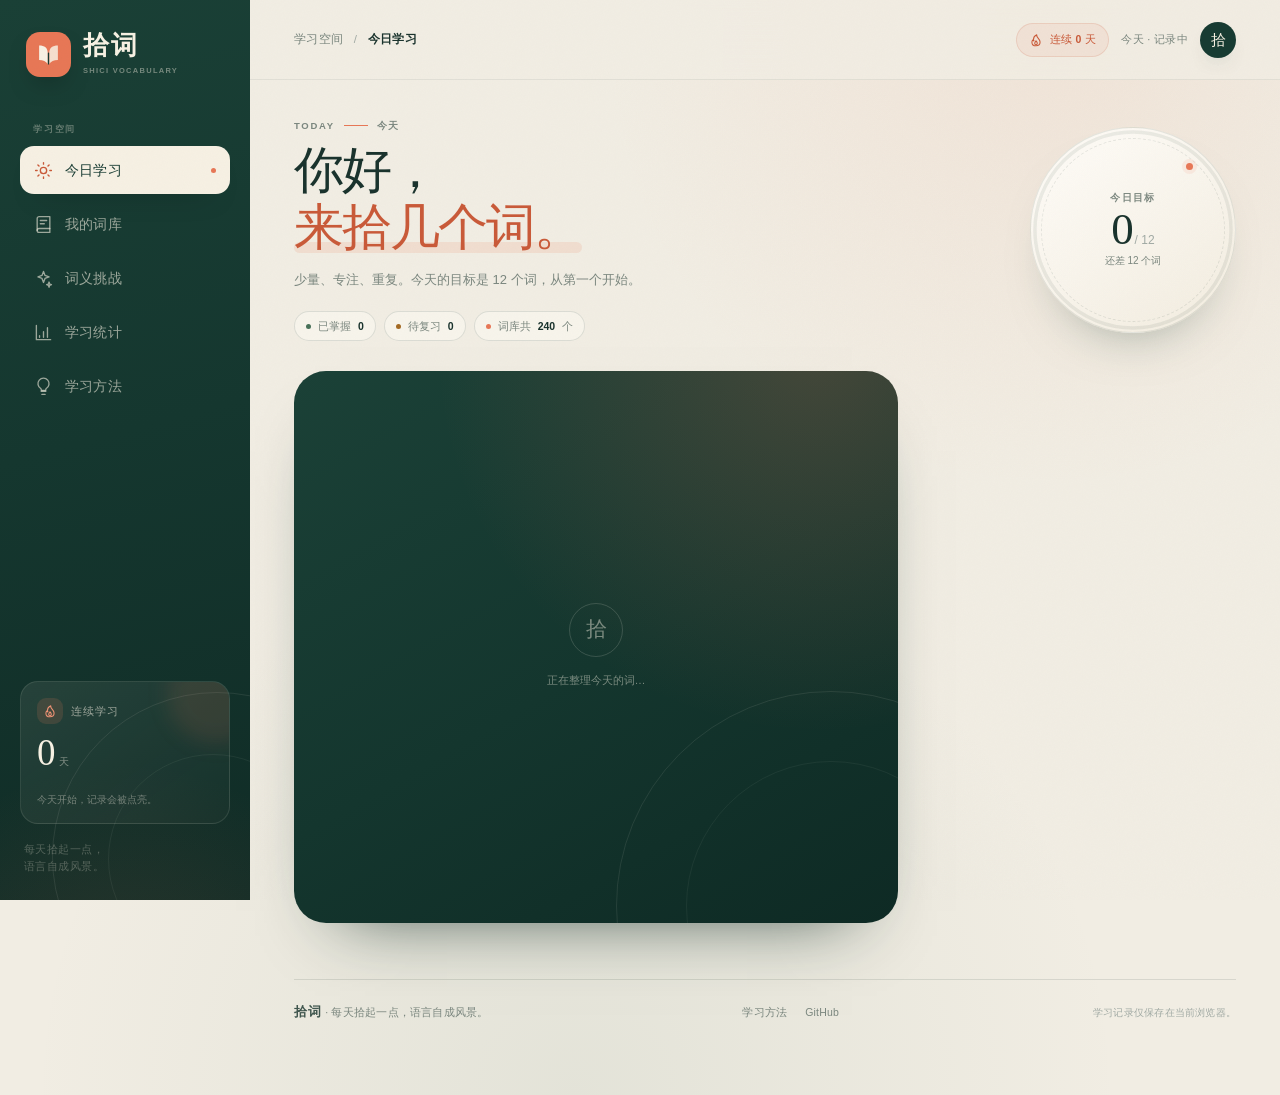
==== index.html @ 16972b22 "feat: split study, library, quiz and stats into pages" ====
<!DOCTYPE html>
<html lang="zh-CN">
<head>
  <meta charset="UTF-8">
  <meta name="viewport" content="width=device-width, initial-scale=1.0">
  <meta name="theme-color" content="#173b32">
  <meta name="description" content="拾词 — 一个安静、专注的背单词空间。240 个精选词、12 个场景词包，用学习、词库、挑战和统计，把词汇真正变成自己的。">
  <title>今日学习 · 拾词</title>
  <link rel="icon" href="data:image/svg+xml,%3Csvg xmlns='http://www.w3.org/2000/svg' viewBox='0 0 48 48'%3E%3Crect width='48' height='48' rx='12' fill='%23e77756'/%3E%3Cpath d='M14 14.5c5.8 0 9.2 2.5 9.2 8V34c-2-2.7-4.8-4.1-9.2-4.1V14.5Z' fill='%23f7f1e3'/%3E%3Cpath d='M34 14.5c-5.8 0-9.2 2.5-9.2 8V34c2-2.7 4.8-4.1 9.2-4.1V14.5Z' fill='%23f7f1e3' opacity='.85'/%3E%3C/svg%3E">
  <link rel="stylesheet" href="styles.css">
</head>
<body data-page="today">
  <a class="skip-link" href="#main">跳到主要内容</a>

  <div class="app-shell">
    <aside class="sidebar">
      <a class="brand" href="index.html" aria-label="拾词首页">
        <span class="brand__mark" aria-hidden="true">
          <svg viewBox="0 0 48 48">
            <rect width="48" height="48" rx="15" fill="#e77756"></rect>
            <path d="M14 14.5c5.8 0 9.2 2.5 9.2 8V34c-2-2.7-4.8-4.1-9.2-4.1V14.5Z" fill="#f7f1e3"></path>
            <path d="M34 14.5c-5.8 0-9.2 2.5-9.2 8V34c2-2.7 4.8-4.1 9.2-4.1V14.5Z" fill="#f7f1e3" opacity=".85"></path>
            <path d="M24 22.5V34" stroke="#173b32" stroke-width="1.4" stroke-linecap="round"></path>
          </svg>
        </span>
        <span class="brand__text">
          <strong>拾词</strong>
          <small>SHICI VOCABULARY</small>
        </span>
      </a>

      <p class="nav-label">学习空间</p>
      <nav class="nav" aria-label="主导航">
        <a class="nav-item is-active" href="index.html" aria-current="page">
          <svg class="icon" aria-hidden="true"><use href="icons.svg#i-sun"></use></svg>
          <span>今日学习</span>
          <i class="nav-item__dot" aria-hidden="true"></i>
        </a>
        <a class="nav-item" href="library.html">
          <svg class="icon" aria-hidden="true"><use href="icons.svg#i-book"></use></svg>
          <span>我的词库</span>
          <i class="nav-item__dot" aria-hidden="true"></i>
        </a>
        <a class="nav-item" href="quiz.html">
          <svg class="icon" aria-hidden="true"><use href="icons.svg#i-spark"></use></svg>
          <span>词义挑战</span>
          <i class="nav-item__dot" aria-hidden="true"></i>
        </a>
        <a class="nav-item" href="stats.html">
          <svg class="icon" aria-hidden="true"><use href="icons.svg#i-chart"></use></svg>
          <span>学习统计</span>
          <i class="nav-item__dot" aria-hidden="true"></i>
        </a>
        <a class="nav-item" href="about.html">
          <svg class="icon" aria-hidden="true"><use href="icons.svg#i-lightbulb"></use></svg>
          <span>学习方法</span>
          <i class="nav-item__dot" aria-hidden="true"></i>
        </a>
      </nav>

      <div class="sidebar__spacer"></div>

      <div class="streak-card">
        <div class="streak-card__head">
          <span class="streak-card__flame"><svg class="icon" aria-hidden="true"><use href="icons.svg#i-flame"></use></svg></span>
          <span>连续学习</span>
        </div>
        <p class="streak-card__number"><strong data-streak>0</strong><span>天</span></p>
        <div class="streak-dots" id="sidebarWeekDots" aria-hidden="true"></div>
        <p class="streak-card__note" data-streak-note>今天开始，记录会被点亮。</p>
      </div>

      <p class="sidebar__foot">每天拾起一点，<br>语言自成风景。</p>
    </aside>

    <main class="main" id="main" tabindex="-1">
      <header class="topbar">
        <a class="mobile-brand" href="index.html" aria-label="拾词首页">
          <span class="mobile-brand__mark" aria-hidden="true">拾</span>
          <strong>拾词</strong>
        </a>
        <nav class="crumb" aria-label="面包屑">
          <span>学习空间</span>
          <i aria-hidden="true">/</i>
          <strong>今日学习</strong>
        </nav>
        <div class="topbar__right">
          <span class="streak-pill">
            <svg class="icon" aria-hidden="true"><use href="icons.svg#i-flame"></use></svg>
            <span>连续 <strong data-streak>0</strong> 天</span>
          </span>
          <span class="date-pill" id="topbarDate">今天 · 记录中</span>
          <span class="avatar" aria-hidden="true">拾</span>
        </div>
      </header>

      <div class="main__inner">
        <section class="today-hero" aria-labelledby="todayHeading">
          <div class="today-hero__copy">
            <p class="eyebrow">
              <span id="todayWeekday">TODAY</span>
              <i></i>
              <span id="todayDate">今天</span>
            </p>
            <h1 id="todayHeading"><span id="todayGreeting">你好</span>，<br><em>来拾几个词。</em></h1>
            <p class="hero-sub" id="todaySubtitle">少量、专注、重复。今天的目标是 12 个词，从第一个开始。</p>
            <div class="hero-tags" id="todayTags">
              <span class="hero-tag"><span class="dot"></span>已掌握 <b>0</b></span>
              <span class="hero-tag hero-tag--learning"><span class="dot"></span>待复习 <b>0</b></span>
              <span class="hero-tag hero-tag--streak"><span class="dot"></span>词库共 <b>240</b> 个</span>
            </div>
          </div>
          <div class="goal-disc" id="todayGoal" role="img" aria-label="今日目标 0 / 12">
            <span class="goal-disc__star" aria-hidden="true"></span>
            <svg class="goal-disc__ring" viewBox="0 0 206 206" aria-hidden="true">
              <circle class="ring-track" cx="103" cy="103" r="99"></circle>
              <circle class="ring-fill" cx="103" cy="103" r="99" stroke-dasharray="622" stroke-dashoffset="622"></circle>
            </svg>
            <span class="goal-disc__label">今日目标</span>
            <span class="goal-disc__number"><strong>0</strong><span>/ 12</span></span>
            <span class="goal-disc__foot">还差 12 个词</span>
          </div>
        </section>

        <div class="study-layout">
          <section id="studyCard" class="study-card" aria-label="今日单词">
            <div class="loading-state">
              <span class="loading-state__mark">拾</span>
              <p>正在整理今天的词…</p>
            </div>
          </section>
          <aside class="daily-rail" id="dailyRail" aria-label="今日学习辅助信息"></aside>
        </div>

        <footer class="site-footer">
          <p><strong>拾词</strong> · 每天拾起一点，语言自成风景。</p>
          <nav aria-label="辅助导航">
            <a href="about.html">学习方法</a>
            <a href="https://github.com/hyh061/shici">GitHub</a>
          </nav>
          <p class="site-footer__note">学习记录仅保存在当前浏览器。</p>
        </footer>
      </div>
    </main>
  </div>

  <dialog class="word-dialog" id="wordDialog" aria-labelledby="dialogTitle">
    <div class="dialog-shell">
      <button class="dialog-close" type="button" data-action="close-dialog" aria-label="关闭详情">
        <svg class="icon" aria-hidden="true"><use href="icons.svg#i-x"></use></svg>
      </button>
      <div id="dialogContent"></div>
    </div>
  </dialog>

  <div class="toast" id="toast" role="status" aria-live="polite"></div>
  <div class="sr-only" id="liveRegion" aria-live="polite"></div>

  <noscript>
    <div class="noscript">拾词需要启用 JavaScript 才能翻动今天的单词。</div>
  </noscript>

  <script src="data.js" defer></script>
  <script src="app.js" defer></script>
</body>
</html>
---- styles.css ----
/* =========================================================
   拾词 · SHICI VOCABULARY
   一个安静、专注的背单词空间
   ========================================================= */

:root {
  color-scheme: light;
  --paper: #f1ede3;
  --paper-deep: #e8e1d3;
  --card: #fbf8f1;
  --card-soft: #f6f1e6;
  --ink: #1a332d;
  --ink-soft: #40564e;
  --muted: #7b877f;
  --muted-light: #a1aaa4;
  --forest: #173b32;
  --forest-deep: #0e2a24;
  --forest-mid: #265446;
  --coral: #e77756;
  --coral-deep: #c95a39;
  --coral-soft: #f7e7de;
  --sand: #ddcfb5;
  --green-soft: #e7efe2;
  --green: #487158;
  --amber: #a46a23;
  --amber-soft: #f8ebd6;
  --line: rgba(26, 51, 45, 0.12);
  --line-strong: rgba(26, 51, 45, 0.22);
  --cream-line: rgba(247, 241, 227, 0.14);
  --font-display: "Iowan Old Style", "Palatino Linotype", "Book Antiqua", "Songti SC", "STSong", "Noto Serif SC", Georgia, serif;
  --font-body: "Avenir Next", "Segoe UI", "PingFang SC", "Hiragino Sans GB", "Microsoft YaHei", sans-serif;
  --radius-xl: 32px;
  --radius-lg: 24px;
  --radius-md: 18px;
  --radius-sm: 12px;
  --shadow-card: 0 24px 60px -42px rgba(23, 59, 50, 0.55);
  --shadow-float: 0 18px 40px -30px rgba(23, 59, 50, 0.6);
  --sidebar-width: 250px;
  --ease: cubic-bezier(0.22, 0.8, 0.3, 1);
}

*,
*::before,
*::after {
  box-sizing: border-box;
}

html {
  scroll-behavior: smooth;
  -webkit-text-size-adjust: 100%;
}

body {
  margin: 0;
  min-width: 320px;
  min-height: 100vh;
  background:
    radial-gradient(circle at 82% 4%, rgba(231, 119, 86, 0.08), transparent 28rem),
    radial-gradient(circle at 45% 100%, rgba(106, 139, 121, 0.1), transparent 34rem),
    var(--paper);
  color: var(--ink);
  font-family: var(--font-body);
  font-size: 14px;
  line-height: 1.6;
  -webkit-font-smoothing: antialiased;
  text-rendering: optimizeLegibility;
}

body::before {
  content: "";
  position: fixed;
  inset: 0;
  z-index: 999;
  pointer-events: none;
  opacity: 0.045;
  background-image: url("data:image/svg+xml,%3Csvg xmlns='http://www.w3.org/2000/svg' width='180' height='180'%3E%3Cfilter id='n'%3E%3CfeTurbulence type='fractalNoise' baseFrequency='.86' numOctaves='2' stitchTiles='stitch'/%3E%3C/filter%3E%3Crect width='100%25' height='100%25' filter='url(%23n)' opacity='.55'/%3E%3C/svg%3E");
  mix-blend-mode: multiply;
}

body.dialog-open {
  overflow: hidden;
}

::selection {
  background: var(--coral);
  color: var(--forest);
}

button,
input,
select,
textarea {
  font: inherit;
  color: inherit;
}

button {
  border: 0;
  cursor: pointer;
}

a {
  color: inherit;
  text-decoration: none;
}

h1,
h2,
h3,
p,
figure {
  margin: 0;
}

ul,
ol {
  margin: 0;
  padding: 0;
  list-style: none;
}

svg {
  display: block;
}

[hidden] {
  display: none !important;
}

:focus-visible {
  outline: 2px solid var(--coral);
  outline-offset: 3px;
}

.sr-only {
  position: absolute !important;
  width: 1px;
  height: 1px;
  padding: 0;
  margin: -1px;
  overflow: hidden;
  clip: rect(0, 0, 0, 0);
  white-space: nowrap;
  border: 0;
}

.svg-sprite {
  position: absolute;
  width: 0;
  height: 0;
  overflow: hidden;
}

.icon {
  width: 20px;
  height: 20px;
  flex: 0 0 auto;
  fill: none;
  stroke: currentColor;
  stroke-width: 1.8;
  stroke-linecap: round;
  stroke-linejoin: round;
}

/* ---------- 通用按钮 ---------- */

.btn {
  display: inline-flex;
  align-items: center;
  justify-content: center;
  gap: 9px;
  min-height: 48px;
  padding: 0 22px;
  border: 1px solid transparent;
  border-radius: 13px;
  font-size: 13px;
  font-weight: 650;
  letter-spacing: 0.02em;
  transition: transform 0.22s var(--ease), background 0.22s, border-color 0.22s, color 0.22s, box-shadow 0.22s;
}

.btn:hover {
  transform: translateY(-2px);
}

.btn:active {
  transform: translateY(0);
}

.btn--primary {
  background: var(--coral);
  color: var(--forest-deep);
  box-shadow: 0 14px 30px -18px rgba(231, 119, 86, 0.9);
}

.btn--primary:hover {
  background: #ef8767;
  box-shadow: 0 18px 34px -18px rgba(231, 119, 86, 0.95);
}

.btn--ink {
  background: var(--forest);
  color: #f8f2e4;
}

.btn--ink:hover {
  background: var(--forest-mid);
}

.btn--ghost {
  border-color: var(--line-strong);
  background: transparent;
  color: var(--ink);
}

.btn--ghost:hover {
  background: rgba(26, 51, 45, 0.05);
}

.btn--cream {
  background: #f7f1e4;
  color: var(--forest);
}

.btn--cream:hover {
  background: #fffaf0;
}

.icon-btn {
  display: inline-grid;
  place-items: center;
  width: 38px;
  height: 38px;
  flex: 0 0 auto;
  border: 1px solid var(--line);
  border-radius: 50%;
  background: transparent;
  color: var(--muted);
  transition: color 0.2s, background 0.2s, border-color 0.2s, transform 0.2s;
}

.icon-btn:hover {
  color: var(--ink);
  background: rgba(255, 255, 255, 0.55);
  border-color: var(--line-strong);
}

.icon-btn:active {
  transform: scale(0.94);
}

.icon-btn .icon {
  width: 17px;
  height: 17px;
}

/* =========================================================
   侧边栏
   ========================================================= */

.app-shell {
  min-height: 100vh;
}

.sidebar {
  position: fixed;
  inset: 0 auto 0 0;
  z-index: 40;
  display: flex;
  flex-direction: column;
  width: var(--sidebar-width);
  padding: 30px 20px 24px;
  overflow: hidden;
  background:
    radial-gradient(circle at 50% 115%, rgba(231, 119, 86, 0.14), transparent 17rem),
    linear-gradient(165deg, #1a4036 0%, #15372f 48%, #102c26 100%);
  color: #f7f1e3;
}

.sidebar::before {
  content: "";
  position: absolute;
  right: -132px;
  bottom: -122px;
  width: 330px;
  height: 330px;
  border: 1px solid rgba(247, 241, 227, 0.09);
  border-radius: 50%;
  pointer-events: none;
}

.sidebar::after {
  content: "";
  position: absolute;
  right: -68px;
  bottom: -64px;
  width: 210px;
  height: 210px;
  border: 1px solid rgba(247, 241, 227, 0.06);
  border-radius: 50%;
  pointer-events: none;
}

.brand {
  position: relative;
  z-index: 1;
  display: flex;
  align-items: center;
  gap: 12px;
  padding: 2px 6px;
  border-radius: 14px;
}

.brand__mark {
  display: block;
  width: 45px;
  height: 45px;
  flex: 0 0 auto;
  border-radius: 14px;
  box-shadow: 0 12px 28px -14px rgba(0, 0, 0, 0.7);
}

.brand__mark svg {
  width: 100%;
  height: 100%;
}

.brand__text strong {
  display: block;
  font-family: var(--font-display);
  font-size: 26px;
  font-weight: 600;
  line-height: 1;
  letter-spacing: 0.08em;
}

.brand__text small {
  display: block;
  margin-top: 6px;
  color: rgba(247, 241, 227, 0.42);
  font-size: 7.5px;
  font-weight: 650;
  letter-spacing: 0.17em;
}

.nav-label {
  margin: 43px 13px 10px;
  color: rgba(247, 241, 227, 0.34);
  font-size: 9px;
  font-weight: 650;
  letter-spacing: 0.2em;
}

.nav {
  position: relative;
  z-index: 1;
  display: flex;
  flex-direction: column;
  gap: 6px;
}

.nav-item {
  position: relative;
  display: flex;
  align-items: center;
  gap: 12px;
  width: 100%;
  height: 48px;
  padding: 0 14px;
  border-radius: 14px;
  background: transparent;
  color: rgba(247, 241, 227, 0.6);
  font-size: 13.5px;
  letter-spacing: 0.015em;
  text-align: left;
  transition: color 0.25s, background 0.25s, transform 0.25s;
}

.nav-item .icon {
  width: 19px;
  height: 19px;
  stroke-width: 1.7;
}

.nav-item:hover {
  color: rgba(247, 241, 227, 0.94);
  background: rgba(247, 241, 227, 0.055);
}

.nav-item.is-active {
  background: #f6f0e3;
  color: var(--forest);
  box-shadow: 0 14px 30px -22px rgba(0, 0, 0, 0.9);
}

.nav-item.is-active .icon {
  color: var(--coral-deep);
}

.nav-item__dot {
  width: 5px;
  height: 5px;
  margin-left: auto;
  border-radius: 50%;
  background: var(--coral);
  opacity: 0;
  transform: scale(0.4);
  transition: opacity 0.2s, transform 0.2s;
}

.nav-item.is-active .nav-item__dot {
  opacity: 1;
  transform: scale(1);
}

.sidebar__spacer {
  flex: 1;
  min-height: 34px;
}

.streak-card {
  position: relative;
  z-index: 1;
  padding: 16px;
  overflow: hidden;
  border: 1px solid rgba(247, 241, 227, 0.11);
  border-radius: 18px;
  background: linear-gradient(145deg, rgba(247, 241, 227, 0.085), rgba(247, 241, 227, 0.025));
}

.streak-card::after {
  content: "";
  position: absolute;
  top: -38px;
  right: -38px;
  width: 100px;
  height: 100px;
  border-radius: 50%;
  background: rgba(231, 119, 86, 0.12);
  filter: blur(10px);
  pointer-events: none;
}

.streak-card__head {
  display: flex;
  align-items: center;
  gap: 8px;
  color: rgba(247, 241, 227, 0.58);
  font-size: 10.5px;
  letter-spacing: 0.08em;
}

.streak-card__flame {
  display: grid;
  place-items: center;
  width: 26px;
  height: 26px;
  border-radius: 9px;
  background: rgba(231, 119, 86, 0.15);
  color: #ef9274;
}

.streak-card__flame .icon {
  width: 14px;
  height: 14px;
}

.streak-card__number {
  display: flex;
  align-items: baseline;
  gap: 5px;
  margin: 10px 0 13px;
}

.streak-card__number strong {
  font-family: var(--font-display);
  font-size: 37px;
  font-weight: 500;
  line-height: 1;
  letter-spacing: -0.03em;
}

.streak-card__number span {
  color: rgba(247, 241, 227, 0.48);
  font-size: 10px;
}

.streak-dots {
  display: flex;
  gap: 4px;
}

.streak-dots span {
  flex: 1;
  height: 4px;
  border-radius: 99px;
  background: rgba(247, 241, 227, 0.13);
  transition: background 0.3s;
}

.streak-dots span.is-on {
  background: var(--coral);
}

.streak-dots span.is-today {
  box-shadow: 0 0 0 2px rgba(231, 119, 86, 0.2);
}

.streak-card__note {
  margin-top: 9px;
  color: rgba(247, 241, 227, 0.4);
  font-size: 9.5px;
  line-height: 1.5;
}

.sidebar__foot {
  position: relative;
  z-index: 1;
  margin: 18px 4px 0;
  color: rgba(247, 241, 227, 0.27);
  font-family: var(--font-display);
  font-size: 10.5px;
  line-height: 1.6;
  letter-spacing: 0.04em;
}

/* =========================================================
   主区域 / 顶栏
   ========================================================= */

.main {
  min-height: 100vh;
  margin-left: var(--sidebar-width);
}

.topbar {
  position: sticky;
  top: 0;
  z-index: 30;
  display: flex;
  align-items: center;
  justify-content: space-between;
  height: 80px;
  padding: 0 max(44px, calc((100% - 1280px) / 2));
  border-bottom: 1px solid rgba(26, 51, 45, 0.075);
  background: rgba(241, 237, 227, 0.82);
  backdrop-filter: blur(18px);
  -webkit-backdrop-filter: blur(18px);
}

.mobile-brand {
  display: none;
}

.crumb {
  display: flex;
  align-items: center;
  gap: 10px;
  color: var(--muted);
  font-size: 11.5px;
  letter-spacing: 0.04em;
}

.crumb i {
  color: var(--muted-light);
  font-style: normal;
}

.crumb strong {
  color: var(--ink);
  font-weight: 600;
}

.topbar__right {
  display: flex;
  align-items: center;
  gap: 12px;
}

.streak-pill {
  display: inline-flex;
  align-items: center;
  gap: 7px;
  height: 34px;
  padding: 0 12px;
  border: 1px solid rgba(201, 90, 57, 0.15);
  border-radius: 999px;
  background: rgba(231, 119, 86, 0.09);
  color: var(--coral-deep);
  font-size: 10.5px;
  letter-spacing: 0.03em;
}

.streak-pill .icon {
  width: 14px;
  height: 14px;
}

.streak-pill strong {
  font-weight: 750;
}

.date-pill {
  color: var(--muted);
  font-size: 11px;
  letter-spacing: 0.03em;
}

.avatar {
  display: grid;
  place-items: center;
  width: 36px;
  height: 36px;
  border-radius: 50%;
  background: var(--forest);
  color: #f7f1e3;
  font-family: var(--font-display);
  font-size: 15px;
  box-shadow: 0 10px 20px -14px rgba(23, 59, 50, 0.8);
}

.main__inner {
  width: min(1280px, calc(100% - 88px));
  margin: 0 auto;
  padding: 0 0 72px;
}

.view {
  animation: viewIn 0.5s var(--ease) both;
}

.eyebrow {
  display: flex;
  align-items: center;
  gap: 9px;
  color: var(--muted);
  font-size: 9.5px;
  font-weight: 750;
  letter-spacing: 0.18em;
  text-transform: uppercase;
}

.eyebrow i {
  display: block;
  width: 24px;
  height: 1px;
  background: var(--coral);
}

/* =========================================================
   今日学习 · 头部
   ========================================================= */

.today-hero {
  display: grid;
  grid-template-columns: minmax(0, 1fr) auto;
  align-items: center;
  gap: 38px;
  padding: 38px 0 30px;
}

.today-hero__copy h1 {
  max-width: 760px;
  margin: 10px 0 12px;
  color: var(--ink);
  font-family: var(--font-display);
  font-size: clamp(36px, 3.9vw, 53px);
  font-weight: 500;
  line-height: 1.13;
  letter-spacing: -0.04em;
}

.today-hero__copy h1 em {
  position: relative;
  color: var(--coral-deep);
  font-style: normal;
  white-space: nowrap;
}

.today-hero__copy h1 em::after {
  content: "";
  position: absolute;
  right: 0;
  bottom: 0.03em;
  left: 0;
  z-index: -1;
  height: 0.23em;
  border-radius: 99px;
  background: rgba(231, 119, 86, 0.14);
}

.hero-sub {
  max-width: 570px;
  color: var(--muted);
  font-size: 13px;
  line-height: 1.85;
}

.hero-tags {
  display: flex;
  flex-wrap: wrap;
  gap: 8px;
  margin-top: 19px;
}

.hero-tag {
  display: inline-flex;
  align-items: center;
  gap: 7px;
  height: 30px;
  padding: 0 11px;
  border: 1px solid var(--line);
  border-radius: 999px;
  background: rgba(251, 248, 241, 0.62);
  color: var(--muted);
  font-size: 10.5px;
}

.hero-tag b {
  color: var(--ink);
  font-weight: 700;
}

.hero-tag .dot {
  width: 5px;
  height: 5px;
  border-radius: 50%;
  background: var(--green);
}

.hero-tag--learning .dot {
  background: var(--amber);
}

.hero-tag--streak .dot {
  background: var(--coral);
}

/* 今日目标圆盘 */

.goal-disc {
  position: relative;
  display: flex;
  flex-direction: column;
  align-items: center;
  justify-content: center;
  width: 206px;
  height: 206px;
  flex: 0 0 auto;
  border: 1px solid rgba(26, 51, 45, 0.1);
  border-radius: 50%;
  background: linear-gradient(145deg, #fcf9f3 20%, #f2ecdf 100%);
  box-shadow: 0 28px 55px -38px rgba(23, 59, 50, 0.55);
}

.goal-disc::before {
  content: "";
  position: absolute;
  inset: 10px;
  border: 1px dashed rgba(26, 51, 45, 0.1);
  border-radius: 50%;
  pointer-events: none;
}

.goal-disc__ring {
  position: absolute;
  inset: 0;
  width: 100%;
  height: 100%;
  transform: rotate(-90deg);
}

.goal-disc__ring circle {
  fill: none;
  stroke-width: 3.5;
}

.goal-disc__ring .ring-track {
  stroke: rgba(26, 51, 45, 0.08);
}

.goal-disc__ring .ring-fill {
  stroke: var(--coral);
  stroke-linecap: round;
  transition: stroke-dashoffset 0.7s var(--ease);
}

.goal-disc__label {
  position: relative;
  z-index: 1;
  color: var(--muted);
  font-size: 9.5px;
  font-weight: 650;
  letter-spacing: 0.14em;
}

.goal-disc__number {
  position: relative;
  z-index: 1;
  display: flex;
  align-items: baseline;
  gap: 3px;
  margin: 2px 0 1px;
  line-height: 1;
}

.goal-disc__number strong {
  color: var(--ink);
  font-family: var(--font-display);
  font-size: 45px;
  font-weight: 500;
  letter-spacing: -0.05em;
}

.goal-disc__number span {
  color: var(--muted-light);
  font-size: 12px;
}

.goal-disc__foot {
  position: relative;
  z-index: 1;
  color: var(--muted);
  font-size: 10px;
}

.goal-disc.is-complete .goal-disc__ring .ring-fill {
  stroke: var(--green);
}

.goal-disc.is-complete .goal-disc__number strong {
  color: var(--green);
}

.goal-disc__star {
  position: absolute;
  top: 35px;
  right: 42px;
  width: 7px;
  height: 7px;
  border-radius: 50%;
  background: var(--coral);
  box-shadow: 0 0 0 4px rgba(231, 119, 86, 0.1);
}

/* =========================================================
   今日学习 · 学习卡
   ========================================================= */

.study-layout {
  display: grid;
  grid-template-columns: minmax(0, 1fr) 318px;
  align-items: start;
  gap: 20px;
}

.study-card {
  position: relative;
  display: flex;
  flex-direction: column;
  min-height: 552px;
  padding: 28px 34px 30px;
  overflow: hidden;
  border-radius: var(--radius-xl);
  background:
    radial-gradient(circle at 87% -4%, rgba(231, 119, 86, 0.22), transparent 24rem),
    linear-gradient(150deg, #1b4137 0%, #14362e 52%, #0e2a24 100%);
  color: #f8f2e5;
  box-shadow: 0 34px 70px -46px rgba(14, 42, 36, 0.85);
}

.study-card::before {
  content: "";
  position: absolute;
  right: -148px;
  bottom: -198px;
  width: 430px;
  height: 430px;
  border: 1px solid rgba(247, 241, 227, 0.09);
  border-radius: 50%;
  pointer-events: none;
}

.study-card::after {
  content: "";
  position: absolute;
  right: -78px;
  bottom: -128px;
  width: 290px;
  height: 290px;
  border: 1px solid rgba(247, 241, 227, 0.055);
  border-radius: 50%;
  pointer-events: none;
}

.study-card__content {
  position: relative;
  z-index: 1;
  display: flex;
  flex: 1;
  flex-direction: column;
  min-height: 0;
}

.study-card__top {
  display: flex;
  align-items: center;
  justify-content: space-between;
  gap: 16px;
}

.study-pill {
  display: inline-flex;
  align-items: center;
  gap: 8px;
  min-height: 29px;
  padding: 0 11px;
  border: 1px solid rgba(247, 241, 227, 0.12);
  border-radius: 999px;
  background: rgba(247, 241, 227, 0.045);
  color: rgba(247, 241, 227, 0.65);
  font-size: 9.5px;
  letter-spacing: 0.09em;
}

.study-pill__dot {
  width: 5px;
  height: 5px;
  border-radius: 50%;
  background: var(--coral);
  box-shadow: 0 0 0 3px rgba(231, 119, 86, 0.12);
}

.study-pill__sep {
  width: 1px;
  height: 10px;
  background: rgba(247, 241, 227, 0.14);
}

.study-card__count {
  color: rgba(247, 241, 227, 0.44);
  font-size: 9.5px;
  letter-spacing: 0.12em;
  white-space: nowrap;
}

.study-card__count b {
  color: rgba(247, 241, 227, 0.84);
  font-weight: 650;
}

.study-progress {
  height: 2px;
  margin-top: 18px;
  overflow: hidden;
  border-radius: 99px;
  background: rgba(247, 241, 227, 0.09);
}

.study-progress i {
  display: block;
  height: 100%;
  border-radius: inherit;
  background: linear-gradient(90deg, var(--coral), #f0a48b);
  transition: width 0.45s var(--ease);
}

.word-stage {
  margin-top: clamp(38px, 5.2vh, 58px);
}

.word-stage__word {
  overflow-wrap: anywhere;
  color: #fbf7ec;
  font-family: var(--font-display);
  font-size: clamp(54px, 6.4vw, 86px);
  font-weight: 500;
  line-height: 0.98;
  letter-spacing: -0.045em;
}

.word-stage__word.is-long {
  font-size: clamp(48px, 5.6vw, 76px);
}

.word-stage__word.is-xlong {
  font-size: clamp(40px, 4.9vw, 66px);
  letter-spacing: -0.05em;
}

.word-stage__meta {
  display: flex;
  align-items: center;
  flex-wrap: wrap;
  gap: 11px;
  margin-top: 17px;
}

.word-phonetic {
  color: rgba(247, 241, 227, 0.6);
  font-family: var(--font-display);
  font-size: 15px;
  letter-spacing: 0.015em;
}

.word-stage .icon-btn {
  width: 35px;
  height: 35px;
  border-color: rgba(247, 241, 227, 0.17);
  color: rgba(247, 241, 227, 0.72);
}

.word-stage .icon-btn:hover {
  background: rgba(247, 241, 227, 0.1);
  color: #fff9ec;
  border-color: rgba(247, 241, 227, 0.3);
}

.level-tag {
  display: inline-flex;
  align-items: center;
  height: 22px;
  padding: 0 8px;
  border: 1px solid rgba(247, 241, 227, 0.12);
  border-radius: 6px;
  color: rgba(247, 241, 227, 0.45);
  font-size: 8.5px;
  font-weight: 650;
  letter-spacing: 0.07em;
}

.reveal-panel {
  margin-top: auto;
  padding-top: 30px;
}

.reveal-panel__inner {
  display: flex;
  align-items: flex-end;
  justify-content: space-between;
  gap: 26px;
  padding-top: 25px;
  border-top: 1px dashed rgba(247, 241, 227, 0.16);
}

.reveal-panel__copy p {
  color: rgba(247, 241, 227, 0.72);
  font-family: var(--font-display);
  font-size: 15.5px;
  line-height: 1.55;
}

.reveal-panel__copy span {
  display: block;
  margin-top: 6px;
  color: rgba(247, 241, 227, 0.36);
  font-size: 10.5px;
}

.btn-reveal {
  display: inline-flex;
  align-items: center;
  justify-content: center;
  gap: 10px;
  height: 48px;
  min-width: 150px;
  padding: 0 22px;
  border-radius: 999px;
  background: #f7f1e4;
  color: var(--forest);
  font-size: 12.5px;
  font-weight: 700;
  white-space: nowrap;
  transition: transform 0.22s var(--ease), background 0.22s;
}

.btn-reveal:hover {
  transform: translateY(-2px);
  background: #fffaf0;
}

.btn-reveal kbd {
  display: inline-grid;
  place-items: center;
  min-width: 22px;
  height: 20px;
  padding: 0 5px;
  border: 1px solid rgba(23, 59, 50, 0.16);
  border-radius: 5px;
  color: rgba(23, 59, 50, 0.5);
  font-family: var(--font-body);
  font-size: 8.5px;
  font-weight: 600;
}

.study-card__foot-note {
  display: flex;
  justify-content: space-between;
  gap: 16px;
  margin-top: 19px;
  color: rgba(247, 241, 227, 0.27);
  font-size: 9.5px;
  letter-spacing: 0.02em;
}

.answer-zone {
  padding-top: 26px;
  animation: answerIn 0.4s var(--ease) both;
}

.answer-zone__rule {
  height: 1px;
  margin-bottom: 22px;
  background: linear-gradient(90deg, rgba(247, 241, 227, 0.16), rgba(247, 241, 227, 0.02));
}

.answer-meaning {
  display: flex;
  align-items: flex-start;
  gap: 13px;
}

.pos-chip {
  display: inline-flex;
  align-items: center;
  height: 25px;
  margin-top: 3px;
  padding: 0 8px;
  border-radius: 6px;
  background: rgba(231, 119, 86, 0.16);
  color: #f2a085;
  font-family: var(--font-display);
  font-size: 10.5px;
  font-style: italic;
  white-space: nowrap;
}

.answer-meaning p {
  color: #fbf7ec;
  font-family: var(--font-display);
  font-size: clamp(21px, 2.15vw, 27px);
  font-weight: 500;
  line-height: 1.45;
  letter-spacing: 0.005em;
}

.example-box {
  margin-top: 17px;
  padding: 14px 17px;
  border-left: 2px solid var(--coral);
  border-radius: 0 12px 12px 0;
  background: rgba(247, 241, 227, 0.045);
}

.example-box .en {
  color: rgba(247, 241, 227, 0.8);
  font-family: var(--font-display);
  font-size: 14.5px;
  line-height: 1.6;
}

.example-box .cn {
  margin-top: 6px;
  color: rgba(247, 241, 227, 0.45);
  font-size: 10.5px;
  line-height: 1.6;
}

.collocation-box {
  display: flex;
  flex-wrap: wrap;
  align-items: center;
  gap: 7px;
  margin-top: 11px;
}

.collocation-box__label {
  color: rgba(247, 241, 227, 0.36);
  font-size: 8px;
  font-weight: 650;
  letter-spacing: 0.08em;
}

.collocation-list {
  display: flex;
  flex-wrap: wrap;
  gap: 5px;
}

.collocation-list span {
  padding: 4px 8px;
  border: 1px solid rgba(247, 241, 227, 0.11);
  border-radius: 6px;
  background: rgba(247, 241, 227, 0.055);
  color: rgba(247, 241, 227, 0.68);
  font-family: var(--font-display);
  font-size: 10.5px;
  line-height: 1.2;
}

.confusable-note {
  display: flex;
  align-items: flex-start;
  gap: 8px;
  margin-top: 10px;
  padding: 8px 10px;
  border: 1px dashed rgba(231, 119, 86, 0.24);
  border-radius: 8px;
  background: rgba(231, 119, 86, 0.07);
  color: rgba(247, 241, 227, 0.56);
  font-size: 9.5px;
  line-height: 1.6;
}

.confusable-note span {
  flex: 0 0 auto;
  color: #f2a085;
  font-weight: 700;
}

.collocation-box--light {
  display: flex;
  align-items: center;
  gap: 10px;
  margin-top: 12px;
  padding: 10px 13px;
  border: 1px solid var(--line);
  border-radius: 10px;
  background: #f7f2e8;
}

.collocation-box--light .collocation-box__label {
  flex: 0 0 auto;
  color: var(--muted-light);
}

.collocation-box--light .collocation-list span {
  border-color: var(--line);
  background: rgba(255, 255, 255, 0.6);
  color: var(--ink-soft);
  font-size: 10px;
}

.confusable-note--light {
  border-color: rgba(231, 119, 86, 0.22);
  background: #fdf1eb;
  color: #745d53;
}

.confusable-note--light span {
  color: var(--coral-deep);
}

.memory-note {
  display: flex;
  align-items: flex-start;
  gap: 9px;
  margin-top: 14px;
  color: rgba(247, 241, 227, 0.47);
  font-size: 10.5px;
  line-height: 1.7;
}

.memory-note .icon {
  width: 14px;
  height: 14px;
  margin-top: 2px;
  color: var(--coral);
}

.study-actions {
  display: grid;
  grid-template-columns: 1fr 1.08fr;
  gap: 11px;
  margin-top: 21px;
}

.btn-answer {
  display: flex;
  align-items: center;
  justify-content: center;
  gap: 9px;
  height: 52px;
  border: 1px solid transparent;
  border-radius: 13px;
  font-size: 12.5px;
  font-weight: 650;
  transition: transform 0.2s var(--ease), background 0.2s, border-color 0.2s;
}

.btn-answer:hover {
  transform: translateY(-2px);
}

.btn-answer .icon {
  width: 16px;
  height: 16px;
}

.btn-answer kbd {
  display: inline-grid;
  place-items: center;
  width: 18px;
  height: 17px;
  margin-left: 2px;
  border: 1px solid currentColor;
  border-radius: 4px;
  font-family: var(--font-body);
  font-size: 8px;
  opacity: 0.42;
}

.btn-answer--again {
  border-color: rgba(247, 241, 227, 0.18);
  background: transparent;
  color: rgba(247, 241, 227, 0.7);
}

.btn-answer--again:hover {
  background: rgba(247, 241, 227, 0.07);
  color: #fbf7ec;
}

.btn-answer--known {
  background: #f7f1e4;
  color: var(--forest);
}

.btn-answer--known:hover {
  background: #fffaf0;
}

/* 学习完成 */

.finish-panel {
  display: flex;
  flex: 1;
  flex-direction: column;
  align-items: center;
  justify-content: center;
  max-width: 460px;
  margin: 0 auto;
  padding: 22px 0;
  text-align: center;
  animation: answerIn 0.5s var(--ease) both;
}

.finish-panel__icon {
  display: grid;
  place-items: center;
  width: 82px;
  height: 82px;
  margin-bottom: 21px;
  border: 1px solid rgba(231, 119, 86, 0.26);
  border-radius: 50%;
  background: rgba(231, 119, 86, 0.13);
  color: #f0977a;
  box-shadow: 0 0 0 12px rgba(231, 119, 86, 0.045);
}

.finish-panel__icon .icon {
  width: 34px;
  height: 34px;
  stroke-width: 1.6;
}

.finish-panel h2 {
  color: #fbf7ec;
  font-family: var(--font-display);
  font-size: clamp(32px, 4vw, 44px);
  font-weight: 500;
  line-height: 1.2;
  letter-spacing: -0.03em;
}

.finish-panel > p {
  max-width: 360px;
  margin-top: 10px;
  color: rgba(247, 241, 227, 0.5);
  font-size: 12px;
  line-height: 1.8;
}

.finish-stats {
  display: flex;
  justify-content: center;
  gap: 34px;
  margin: 25px 0 27px;
}

.finish-stat {
  text-align: center;
}

.finish-stat strong {
  display: block;
  color: #f7f1e4;
  font-family: var(--font-display);
  font-size: 31px;
  font-weight: 500;
  line-height: 1;
}

.finish-stat span {
  display: block;
  margin-top: 7px;
  color: rgba(247, 241, 227, 0.37);
  font-size: 9.5px;
  letter-spacing: 0.07em;
}

.finish-actions {
  display: flex;
  gap: 10px;
}

.finish-actions .btn {
  min-height: 46px;
  font-size: 12px;
}

.finish-actions .btn--outline-light {
  border-color: rgba(247, 241, 227, 0.2);
  background: transparent;
  color: rgba(247, 241, 227, 0.75);
}

.finish-actions .btn--outline-light:hover {
  background: rgba(247, 241, 227, 0.06);
  color: #fbf7ec;
}

/* 加载状态 */

.loading-state {
  display: flex;
  flex: 1;
  flex-direction: column;
  align-items: center;
  justify-content: center;
  gap: 15px;
  min-height: 480px;
  color: rgba(247, 241, 227, 0.45);
  font-size: 11px;
}

.loading-state__mark {
  display: grid;
  place-items: center;
  width: 54px;
  height: 54px;
  border: 1px solid rgba(247, 241, 227, 0.16);
  border-radius: 50%;
  font-family: var(--font-display);
  font-size: 21px;
  animation: breathe 1.8s ease-in-out infinite;
}

/* =========================================================
   今日学习 · 右侧栏
   ========================================================= */

.daily-rail {
  display: flex;
  flex-direction: column;
  gap: 18px;
}

.rail-card {
  padding: 21px;
  border: 1px solid var(--line);
  border-radius: var(--radius-lg);
  background: rgba(251, 248, 241, 0.86);
  box-shadow: var(--shadow-card);
}

.rail-head {
  display: flex;
  align-items: center;
  justify-content: space-between;
  gap: 12px;
}

.rail-head h2 {
  color: var(--ink);
  font-size: 12.5px;
  font-weight: 700;
  letter-spacing: 0.02em;
}

.rail-head span {
  color: var(--muted-light);
  font-size: 9.5px;
  letter-spacing: 0.04em;
}

.queue-list {
  margin-top: 13px;
}

.queue-item {
  display: grid;
  grid-template-columns: 25px minmax(0, 1fr) 13px;
  align-items: center;
  gap: 9px;
  min-height: 47px;
  padding: 7px 9px 7px 4px;
  border-bottom: 1px solid rgba(26, 51, 45, 0.07);
  border-radius: 8px;
  transition: background 0.2s, padding 0.2s;
}

.queue-item:last-child {
  border-bottom: 0;
}

.queue-item.is-current {
  margin: 3px 0;
  padding: 9px 10px;
  border-bottom-color: transparent;
  background: var(--coral-soft);
}

.queue-index {
  color: var(--muted-light);
  font-family: var(--font-display);
  font-size: 11px;
  font-variant-numeric: tabular-nums;
}

.queue-item.is-current .queue-index {
  color: var(--coral-deep);
}

.queue-word {
  min-width: 0;
}

.queue-word strong {
  display: block;
  overflow: hidden;
  color: var(--ink-soft);
  font-family: var(--font-display);
  font-size: 13.5px;
  font-weight: 600;
  letter-spacing: 0.005em;
  text-overflow: ellipsis;
  white-space: nowrap;
}

.queue-item.is-current .queue-word strong {
  color: var(--ink);
}

.queue-word span {
  display: block;
  margin-top: 1px;
  color: var(--muted-light);
  font-size: 8.5px;
  letter-spacing: 0.03em;
}

.queue-state {
  width: 7px;
  height: 7px;
  border: 1.5px solid var(--line-strong);
  border-radius: 50%;
}

.queue-state--learning {
  border-color: #c69043;
  background: #f2d9b4;
}

.queue-state--mastered {
  border-color: var(--green);
  background: var(--green);
}

.queue-state--current {
  border-color: var(--coral);
  background: var(--coral);
  box-shadow: 0 0 0 3px rgba(231, 119, 86, 0.14);
}

.queue-more {
  margin-top: 11px;
  padding-top: 12px;
  border-top: 1px dashed var(--line);
  color: var(--muted);
  font-size: 9.5px;
}

.queue-hint {
  display: flex;
  align-items: flex-start;
  gap: 8px;
  margin-top: 14px;
  padding: 11px;
  border-radius: 10px;
  background: var(--card-soft);
  color: var(--muted);
  font-size: 9.5px;
  line-height: 1.6;
}

.queue-hint .icon {
  width: 14px;
  height: 14px;
  margin-top: 1px;
  color: var(--coral-deep);
}

.queue-hint kbd {
  display: inline-grid;
  place-items: center;
  min-width: 18px;
  height: 16px;
  margin: 0 2px;
  padding: 0 4px;
  border: 1px solid var(--line);
  border-radius: 4px;
  background: var(--card);
  color: var(--ink-soft);
  font-family: var(--font-body);
  font-size: 8px;
}

.queue-done {
  display: flex;
  flex-direction: column;
  align-items: center;
  gap: 8px;
  padding: 27px 10px 24px;
  text-align: center;
}

.queue-done__icon {
  display: grid;
  place-items: center;
  width: 38px;
  height: 38px;
  margin-bottom: 3px;
  border-radius: 50%;
  background: var(--green-soft);
  color: var(--green);
}

.queue-done__icon .icon {
  width: 17px;
  height: 17px;
}

.queue-done strong {
  color: var(--ink-soft);
  font-size: 11.5px;
  font-weight: 650;
}

.queue-done span {
  color: var(--muted-light);
  font-size: 9.5px;
  line-height: 1.6;
}

/* 本周节奏 */

.week-strip {
  display: flex;
  align-items: flex-end;
  justify-content: space-between;
  gap: 6px;
  margin-top: 18px;
}

.week-day {
  display: flex;
  flex: 1;
  flex-direction: column;
  align-items: center;
  gap: 7px;
  min-width: 0;
}

.week-day__label {
  color: var(--muted-light);
  font-size: 8.5px;
}

.week-day__dot {
  display: grid;
  place-items: center;
  width: 26px;
  height: 26px;
  border: 1px solid var(--line);
  border-radius: 50%;
  background: transparent;
  color: var(--muted);
  font-size: 8px;
  font-weight: 650;
  transition: background 0.2s, border-color 0.2s;
}

.week-day__dot.is-low {
  border-color: rgba(231, 119, 86, 0.22);
  background: rgba(231, 119, 86, 0.12);
  color: var(--coral-deep);
}

.week-day__dot.is-mid {
  border-color: rgba(231, 119, 86, 0.28);
  background: rgba(231, 119, 86, 0.32);
  color: var(--forest);
}

.week-day__dot.is-high {
  border-color: var(--coral);
  background: var(--coral);
  color: var(--forest);
}

.week-day.is-today .week-day__label {
  color: var(--ink);
  font-weight: 700;
}

.week-day.is-today .week-day__dot {
  box-shadow: 0 0 0 3px rgba(231, 119, 86, 0.12);
}

.week-summary {
  margin-top: 16px;
  padding-top: 13px;
  border-top: 1px dashed var(--line);
  color: var(--muted);
  font-size: 9.5px;
}

.week-summary strong {
  color: var(--ink);
  font-weight: 700;
}

.rail-quote {
  position: relative;
  margin-top: 13px;
  padding: 12px 13px 12px 17px;
  border-radius: 11px;
  background: #f3eee2;
  color: var(--ink-soft);
  font-family: var(--font-display);
  font-size: 10.5px;
  line-height: 1.65;
}

.rail-quote::before {
  content: "";
  position: absolute;
  top: 13px;
  bottom: 13px;
  left: 8px;
  width: 1px;
  background: var(--coral);
}

/* =========================================================
   词库页
   ========================================================= */

.page-head {
  display: flex;
  align-items: flex-end;
  justify-content: space-between;
  gap: 30px;
  padding: 42px 0 27px;
}

.page-head h1 {
  margin: 9px 0 7px;
  color: var(--ink);
  font-family: var(--font-display);
  font-size: clamp(36px, 3.5vw, 48px);
  font-weight: 500;
  line-height: 1.12;
  letter-spacing: -0.035em;
}

.page-head__sub {
  max-width: 650px;
  color: var(--muted);
  font-size: 12.5px;
  line-height: 1.8;
}

.library-meter {
  width: 190px;
  flex: 0 0 auto;
  padding: 15px 17px;
  border: 1px solid var(--line);
  border-radius: var(--radius-md);
  background: rgba(251, 248, 241, 0.8);
  box-shadow: var(--shadow-card);
}

.library-meter__label {
  display: flex;
  align-items: baseline;
  justify-content: space-between;
  gap: 8px;
}

.library-meter__label > span {
  color: var(--muted);
  font-size: 9.5px;
}

.library-meter__label strong {
  color: var(--ink);
  font-family: var(--font-display);
  font-size: 24px;
  font-weight: 500;
  line-height: 1;
}

.library-meter__label strong small {
  color: var(--muted-light);
  font-family: var(--font-body);
  font-size: 9px;
  font-weight: 400;
}

.mini-track {
  height: 4px;
  margin-top: 10px;
  overflow: hidden;
  border-radius: 99px;
  background: var(--paper-deep);
}

.mini-track i {
  display: block;
  width: 0;
  height: 100%;
  border-radius: inherit;
  background: linear-gradient(90deg, var(--coral), #ee9a7d);
  transition: width 0.5s var(--ease);
}

.library-toolbar {
  display: flex;
  flex-wrap: wrap;
  align-items: center;
  gap: 11px;
  margin-bottom: 20px;
  padding: 10px;
  border: 1px solid var(--line);
  border-radius: var(--radius-md);
  background: rgba(251, 248, 241, 0.82);
  box-shadow: var(--shadow-card);
}

.search-box {
  display: flex;
  flex: 1 1 240px;
  align-items: center;
  gap: 8px;
  height: 43px;
  min-width: 200px;
  padding: 0 11px;
  border: 1px solid transparent;
  border-radius: 11px;
  background: var(--card-soft);
  color: var(--muted);
  transition: background 0.2s, border-color 0.2s;
}

.search-box:focus-within {
  border-color: rgba(26, 51, 45, 0.3);
  background: #fffdf8;
}

.search-box .icon {
  width: 16px;
  height: 16px;
}

.search-box input {
  width: 100%;
  min-width: 0;
  border: 0;
  outline: 0;
  background: transparent;
  color: var(--ink);
  font-size: 12px;
}

.search-box input::placeholder {
  color: var(--muted-light);
}

.search-box input::-webkit-search-cancel-button {
  display: none;
}

.search-clear {
  display: grid;
  place-items: center;
  width: 23px;
  height: 23px;
  padding: 0;
  border-radius: 50%;
  background: rgba(26, 51, 45, 0.07);
  color: var(--muted);
}

.search-clear:hover {
  color: var(--ink);
  background: rgba(26, 51, 45, 0.12);
}

.search-clear .icon {
  width: 12px;
  height: 12px;
}

.filter-tabs {
  display: flex;
  flex-wrap: wrap;
  gap: 3px;
}

.filter-tab {
  height: 34px;
  padding: 0 10px;
  border-radius: 8px;
  background: transparent;
  color: var(--muted);
  font-size: 10.5px;
  white-space: nowrap;
  transition: background 0.2s, color 0.2s;
}

.filter-tab:hover {
  background: rgba(26, 51, 45, 0.05);
  color: var(--ink);
}

.filter-tab.is-active {
  background: var(--forest);
  color: #f8f2e5;
}

.filter-tab b {
  margin-left: 3px;
  font-size: 9px;
  font-weight: 500;
  opacity: 0.62;
}

.select-wrap {
  position: relative;
  display: flex;
  align-items: center;
  flex: 0 0 auto;
}

.select-wrap select {
  height: 38px;
  padding: 0 31px 0 12px;
  border: 1px solid var(--line);
  border-radius: 9px;
  outline: 0;
  appearance: none;
  background: transparent;
  color: var(--ink-soft);
  font-size: 10.5px;
  cursor: pointer;
}

.select-wrap .icon {
  position: absolute;
  right: 9px;
  width: 13px;
  height: 13px;
  color: var(--muted);
  pointer-events: none;
}

.select-wrap--theme select {
  padding-right: 28px;
}

/* ---------- 场景词包 ---------- */

.theme-dock {
  position: relative;
  margin-bottom: 18px;
}

.theme-dock__head {
  display: flex;
  align-items: flex-end;
  justify-content: space-between;
  gap: 24px;
  margin-bottom: 12px;
}

.theme-dock__intro .eyebrow {
  font-size: 8.5px;
}

.theme-dock__intro h2 {
  margin-top: 5px;
  color: var(--ink);
  font-family: var(--font-display);
  font-size: 25px;
  font-weight: 500;
  line-height: 1.2;
  letter-spacing: -0.02em;
}

.theme-dock__tools {
  display: flex;
  align-items: center;
  gap: 14px;
  padding-bottom: 2px;
}

.theme-dock__tools p {
  max-width: 300px;
  color: var(--muted);
  font-size: 9.5px;
  line-height: 1.6;
  text-align: right;
}

.theme-dock__arrows {
  display: flex;
  gap: 5px;
}

.theme-arrow {
  display: grid;
  place-items: center;
  width: 30px;
  height: 30px;
  border: 1px solid var(--line);
  border-radius: 50%;
  background: rgba(251, 248, 241, 0.8);
  color: var(--muted);
  transition: color 0.2s, border-color 0.2s, background 0.2s;
}

.theme-arrow:hover {
  border-color: rgba(26, 51, 45, 0.22);
  background: #fffdf8;
  color: var(--ink);
}

.theme-arrow .icon {
  width: 13px;
  height: 13px;
}

.theme-strip {
  display: flex;
  gap: 11px;
  padding: 2px 1px 10px;
  overflow-x: auto;
  overscroll-behavior-x: contain;
  scroll-snap-type: x proximity;
  scrollbar-width: none;
}

.theme-strip::-webkit-scrollbar {
  display: none;
}

.theme-card {
  position: relative;
  display: flex;
  flex: 0 0 244px;
  flex-direction: column;
  min-height: 178px;
  padding: 15px 16px 13px;
  overflow: hidden;
  border: 1px solid rgba(26, 51, 45, 0.1);
  border-radius: 18px;
  background:
    radial-gradient(circle at 100% 0%, rgba(255, 255, 255, 0.58), transparent 8rem),
    linear-gradient(150deg, var(--theme-tint), rgba(251, 248, 241, 0.88));
  color: var(--ink);
  cursor: pointer;
  scroll-snap-align: start;
  text-align: left;
  animation: cardIn 0.5s var(--ease) both;
  animation-delay: var(--delay, 0ms);
  transition: transform 0.26s var(--ease), border-color 0.26s, box-shadow 0.26s;
}

.theme-card::after {
  content: "";
  position: absolute;
  right: -38px;
  bottom: -58px;
  width: 126px;
  height: 126px;
  border: 1px solid rgba(255, 255, 255, 0.5);
  border-radius: 50%;
  pointer-events: none;
}

.theme-card:hover {
  transform: translateY(-3px);
  border-color: var(--theme-accent);
  box-shadow: 0 20px 34px -28px rgba(23, 59, 50, 0.46);
}

.theme-card.is-active {
  border-color: var(--theme-accent);
  box-shadow: inset 0 0 0 1px var(--theme-accent);
}

.theme-card__top {
  display: flex;
  align-items: center;
  gap: 9px;
}

.theme-card__icon {
  display: grid;
  flex: 0 0 auto;
  place-items: center;
  width: 33px;
  height: 33px;
  border: 1px solid rgba(255, 255, 255, 0.64);
  border-radius: 10px;
  background: rgba(255, 255, 255, 0.48);
  color: var(--theme-accent);
}

.theme-card__icon .icon {
  width: 16px;
  height: 16px;
}

.theme-card__en {
  margin-left: auto;
  color: var(--theme-accent);
  font-size: 7px;
  font-weight: 700;
  letter-spacing: 0.14em;
  opacity: 0.72;
}

.theme-card__title {
  margin-top: 11px;
  color: var(--ink);
  font-family: var(--font-display);
  font-size: 21px;
  font-weight: 500;
  line-height: 1.1;
  letter-spacing: -0.02em;
}

.theme-card__desc {
  display: -webkit-box;
  margin-top: 4px;
  overflow: hidden;
  color: #5e6b62;
  font-size: 9.5px;
  line-height: 1.55;
  -webkit-box-orient: vertical;
  -webkit-line-clamp: 2;
}

.theme-card__foot {
  display: flex;
  align-items: center;
  justify-content: space-between;
  gap: 8px;
  margin-top: auto;
  padding-top: 10px;
}

.theme-card__count {
  color: #6c776f;
  font-size: 8px;
  white-space: nowrap;
}

.theme-card__count b {
  color: var(--ink);
  font-weight: 700;
}

.theme-card__cta {
  display: inline-flex;
  align-items: center;
  gap: 3px;
  color: var(--theme-accent);
  font-size: 8.5px;
  font-weight: 700;
  white-space: nowrap;
}

.theme-card__cta .icon {
  width: 11px;
  height: 11px;
  transition: transform 0.2s;
}

.theme-card:hover .theme-card__cta .icon {
  transform: translateX(2px);
}

.theme-card__bar {
  display: block;
  width: 100%;
  height: 3px;
  margin-top: 7px;
  overflow: hidden;
  border-radius: 99px;
  background: rgba(26, 51, 45, 0.09);
}

.theme-card__bar i {
  display: block;
  height: 100%;
  border-radius: inherit;
  background: var(--theme-accent);
  opacity: 0.55;
  transition: width 0.4s var(--ease);
}

/* ---------- 词库分页 ---------- */

.library-pager {
  display: flex;
  flex-direction: column;
  align-items: center;
  gap: 10px;
  padding: 26px 0 8px;
}

.library-pager p {
  color: var(--muted-light);
  font-size: 9.5px;
}

.library-pager p b {
  color: var(--ink);
  font-weight: 700;
}

.library-pager .btn {
  min-height: 42px;
  padding: 0 18px;
  font-size: 10.5px;
}

.library-pager .btn .icon {
  width: 13px;
  height: 13px;
}

.word-grid {
  display: grid;
  grid-template-columns: repeat(3, minmax(0, 1fr));
  gap: 14px;
}

.word-card {
  position: relative;
  display: flex;
  flex-direction: column;
  min-height: 228px;
  padding: 19px;
  overflow: hidden;
  border: 1px solid var(--line);
  border-radius: 20px;
  background: rgba(251, 248, 241, 0.9);
  cursor: pointer;
  animation: cardIn 0.5s var(--ease) both;
  animation-delay: var(--delay, 0ms);
  transition: transform 0.28s var(--ease), border-color 0.28s, box-shadow 0.28s;
}

.word-card:hover {
  transform: translateY(-4px);
  border-color: rgba(26, 51, 45, 0.25);
  box-shadow: 0 22px 42px -32px rgba(23, 59, 50, 0.55);
}

.word-card::before {
  content: "";
  position: absolute;
  top: -38px;
  right: -38px;
  width: 100px;
  height: 100px;
  border-radius: 50%;
  background: rgba(231, 119, 86, 0.06);
  opacity: 0;
  transition: opacity 0.28s;
}

.word-card:hover::before {
  opacity: 1;
}

.word-card__top {
  display: flex;
  align-items: center;
  justify-content: space-between;
  gap: 10px;
}

.word-card__cat {
  display: inline-flex;
  align-items: center;
  gap: 6px;
  color: var(--muted);
  font-size: 8.5px;
  font-weight: 650;
  letter-spacing: 0.09em;
}

.word-card__cat::before {
  content: "";
  width: 4px;
  height: 4px;
  border-radius: 50%;
  background: var(--coral);
}

.word-card__cat em {
  color: var(--muted-light);
  font-style: normal;
}

.word-card .icon-btn {
  width: 30px;
  height: 30px;
  border-color: transparent;
  background: rgba(26, 51, 45, 0.04);
}

.word-card .icon-btn .icon {
  width: 14px;
  height: 14px;
}

.word-card__word {
  margin-top: 23px;
  overflow-wrap: anywhere;
  color: var(--ink);
  font-family: var(--font-display);
  font-size: 30px;
  font-weight: 500;
  line-height: 1.05;
  letter-spacing: -0.035em;
}

.word-card__meta {
  display: flex;
  align-items: center;
  flex-wrap: wrap;
  gap: 7px;
  margin-top: 7px;
}

.word-card__phonetic {
  color: var(--muted);
  font-family: var(--font-display);
  font-size: 11px;
}

.word-card__level {
  display: inline-flex;
  align-items: center;
  height: 18px;
  padding: 0 6px;
  border: 1px solid var(--line);
  border-radius: 5px;
  color: var(--muted-light);
  font-size: 7.5px;
  letter-spacing: 0.04em;
}

.word-card__meaning {
  margin-top: 12px;
  color: var(--ink-soft);
  font-size: 12px;
  line-height: 1.65;
  display: -webkit-box;
  overflow: hidden;
  -webkit-line-clamp: 2;
  -webkit-box-orient: vertical;
}

.word-card__foot {
  display: flex;
  align-items: center;
  justify-content: space-between;
  gap: 8px;
  margin-top: auto;
  padding-top: 14px;
  border-top: 1px solid rgba(26, 51, 45, 0.08);
}

.status-pill {
  display: inline-flex;
  align-items: center;
  gap: 6px;
  min-height: 22px;
  padding: 0 8px;
  border-radius: 999px;
  font-size: 8.5px;
  font-weight: 650;
  letter-spacing: 0.03em;
}

.status-pill::before {
  content: "";
  width: 4px;
  height: 4px;
  border-radius: 50%;
  background: currentColor;
}

.status-pill--new {
  background: #efebe2;
  color: #7f857c;
}

.status-pill--learning {
  background: var(--amber-soft);
  color: var(--amber);
}

.status-pill--mastered {
  background: var(--green-soft);
  color: var(--green);
}

.word-card__more {
  display: inline-flex;
  align-items: center;
  gap: 3px;
  padding: 0;
  border: 0;
  background: none;
  color: var(--muted-light);
  font: inherit;
  font-size: 9px;
  cursor: pointer;
  transition: color 0.2s;
}

.word-card__more:focus-visible {
  outline: 2px solid var(--coral);
  outline-offset: 3px;
  border-radius: 4px;
}

.word-card__more .icon {
  width: 11px;
  height: 11px;
}

.word-card:hover .word-card__more {
  color: var(--coral-deep);
}

.word-card--mastered {
  background: linear-gradient(145deg, rgba(251, 248, 241, 0.94), rgba(240, 246, 237, 0.92));
}

.empty-state {
  display: flex;
  flex-direction: column;
  align-items: center;
  padding: 70px 20px 82px;
  text-align: center;
}

.empty-state__icon {
  display: grid;
  place-items: center;
  width: 58px;
  height: 58px;
  margin-bottom: 17px;
  border: 1px solid var(--line);
  border-radius: 50%;
  background: rgba(251, 248, 241, 0.8);
  color: var(--muted);
}

.empty-state h3 {
  font-family: var(--font-display);
  font-size: 24px;
  font-weight: 500;
}

.empty-state p {
  margin: 7px 0 20px;
  color: var(--muted);
  font-size: 11.5px;
}

/* =========================================================
   词义挑战
   ========================================================= */

.quiz-intro {
  position: relative;
  display: grid;
  grid-template-columns: minmax(0, 1.08fr) minmax(280px, 0.92fr);
  min-height: 420px;
  margin-top: 12px;
  padding: 46px;
  overflow: hidden;
  border-radius: var(--radius-xl);
  background:
    radial-gradient(circle at 85% 15%, rgba(231, 119, 86, 0.2), transparent 20rem),
    linear-gradient(135deg, #1a4036, #102e27 65%, #0d2822);
  color: #f8f2e5;
  box-shadow: 0 34px 75px -50px rgba(14, 42, 36, 0.9);
}

.quiz-intro::before {
  content: "";
  position: absolute;
  top: -210px;
  right: -120px;
  width: 560px;
  height: 560px;
  border: 1px solid rgba(247, 241, 227, 0.08);
  border-radius: 50%;
  pointer-events: none;
}

.quiz-intro::after {
  content: "";
  position: absolute;
  right: -15px;
  bottom: -275px;
  width: 540px;
  height: 540px;
  border: 1px solid rgba(247, 241, 227, 0.05);
  border-radius: 50%;
  pointer-events: none;
}

.quiz-intro__copy {
  position: relative;
  z-index: 1;
  display: flex;
  flex-direction: column;
  align-items: flex-start;
  justify-content: center;
}

.eyebrow--light {
  color: rgba(247, 241, 227, 0.48);
}

.quiz-intro h2 {
  margin: 14px 0 15px;
  color: #fbf7ec;
  font-family: var(--font-display);
  font-size: clamp(42px, 4.5vw, 62px);
  font-weight: 500;
  line-height: 1.06;
  letter-spacing: -0.045em;
}

.quiz-intro h2 em {
  color: #ef9274;
  font-style: normal;
}

.quiz-intro__lead {
  max-width: 460px;
  color: rgba(247, 241, 227, 0.52);
  font-size: 12.5px;
  line-height: 1.9;
}

.quiz-intro__stats {
  display: flex;
  gap: 32px;
  margin: 25px 0 28px;
}

.quiz-stat {
  min-width: 62px;
}

.quiz-stat b {
  display: block;
  color: #f8f2e5;
  font-family: var(--font-display);
  font-size: 29px;
  font-weight: 500;
  line-height: 1;
}

.quiz-stat span {
  display: block;
  margin-top: 6px;
  color: rgba(247, 241, 227, 0.38);
  font-size: 9px;
  letter-spacing: 0.05em;
}

.quiz-intro__actions {
  display: flex;
  flex-wrap: wrap;
  gap: 10px;
}

.quiz-intro__actions .btn--ghost {
  border-color: rgba(247, 241, 227, 0.2);
  color: rgba(247, 241, 227, 0.78);
}

.quiz-intro__actions .btn--ghost:hover {
  background: rgba(247, 241, 227, 0.06);
}

.quiz-visual {
  position: relative;
  z-index: 1;
  min-height: 300px;
}

.quiz-orbit {
  position: absolute;
  top: 50%;
  left: 50%;
  width: 290px;
  height: 290px;
  border: 1px dashed rgba(247, 241, 227, 0.14);
  border-radius: 50%;
  transform: translate(-50%, -50%);
}

.quiz-orbit::before {
  content: "";
  position: absolute;
  top: 27px;
  right: 26px;
  width: 8px;
  height: 8px;
  border-radius: 50%;
  background: var(--coral);
  box-shadow: 0 0 0 5px rgba(231, 119, 86, 0.12);
}

.quiz-orbit::after {
  content: "";
  position: absolute;
  bottom: 37px;
  left: 24px;
  width: 5px;
  height: 5px;
  border-radius: 50%;
  background: rgba(247, 241, 227, 0.3);
}

.quiz-mark {
  position: absolute;
  top: 50%;
  left: 50%;
  display: grid;
  place-items: center;
  width: 158px;
  height: 186px;
  border: 1px solid rgba(247, 241, 227, 0.14);
  border-radius: 26px;
  background: rgba(247, 241, 227, 0.065);
  color: #f8f2e5;
  font-family: var(--font-display);
  font-size: 86px;
  line-height: 1;
  transform: translate(-50%, -50%) rotate(5deg);
  box-shadow: 0 30px 60px -35px rgba(0, 0, 0, 0.8);
  backdrop-filter: blur(5px);
}

.quiz-mark::after {
  content: "choose one";
  position: absolute;
  bottom: 17px;
  color: rgba(247, 241, 227, 0.32);
  font-family: var(--font-body);
  font-size: 7px;
  letter-spacing: 0.2em;
  text-transform: uppercase;
}

.quiz-float {
  position: absolute;
  padding: 9px 13px;
  border: 1px solid rgba(247, 241, 227, 0.14);
  border-radius: 11px;
  background: rgba(247, 241, 227, 0.08);
  color: rgba(247, 241, 227, 0.65);
  font-family: var(--font-display);
  font-size: 13px;
  backdrop-filter: blur(4px);
}

.quiz-float small {
  display: block;
  margin-top: 2px;
  color: rgba(247, 241, 227, 0.28);
  font-family: var(--font-body);
  font-size: 7px;
  letter-spacing: 0.08em;
}

.quiz-float--one {
  top: 32px;
  left: 6%;
  transform: rotate(-8deg);
}

.quiz-float--two {
  right: 1%;
  bottom: 37px;
  transform: rotate(6deg);
}

.quiz-float--three {
  bottom: 63px;
  left: 2%;
  transform: rotate(-4deg);
}

.quiz-notes {
  display: grid;
  grid-template-columns: repeat(3, minmax(0, 1fr));
  gap: 13px;
  margin-top: 17px;
}

.quiz-note {
  display: flex;
  align-items: flex-start;
  gap: 12px;
  padding: 17px;
  border: 1px solid var(--line);
  border-radius: 17px;
  background: rgba(251, 248, 241, 0.72);
}

.quiz-note__icon {
  display: grid;
  place-items: center;
  width: 31px;
  height: 31px;
  flex: 0 0 auto;
  border-radius: 9px;
  background: var(--coral-soft);
  color: var(--coral-deep);
}

.quiz-note__icon .icon {
  width: 15px;
  height: 15px;
}

.quiz-note strong {
  display: block;
  margin: 1px 0 3px;
  color: var(--ink);
  font-size: 10.5px;
  font-weight: 700;
}

.quiz-note p {
  color: var(--muted);
  font-size: 9.5px;
  line-height: 1.6;
}

/* 答题进行中 */

.quiz-shell {
  width: min(960px, 100%);
  margin: 12px auto 0;
}

.quiz-active {
  padding: 26px 38px 30px;
  border: 1px solid var(--line);
  border-radius: var(--radius-xl);
  background: rgba(251, 248, 241, 0.9);
  box-shadow: var(--shadow-card);
  animation: viewIn 0.4s var(--ease) both;
}

.quiz-active__top {
  display: flex;
  align-items: center;
  justify-content: space-between;
  gap: 18px;
}

.quiz-active__labels {
  display: flex;
  align-items: center;
  gap: 10px;
  color: var(--muted);
  font-size: 9.5px;
  letter-spacing: 0.08em;
}

.quiz-active__labels b {
  color: var(--ink);
  font-weight: 700;
}

.quiz-score {
  display: inline-flex;
  align-items: center;
  gap: 7px;
  height: 29px;
  padding: 0 10px;
  border-radius: 999px;
  background: var(--forest);
  color: #f7f1e4;
  font-size: 9px;
  letter-spacing: 0.04em;
}

.quiz-score b {
  font-size: 11px;
  font-weight: 700;
}

.quiz-progress {
  height: 3px;
  margin-top: 14px;
  overflow: hidden;
  border-radius: 99px;
  background: var(--paper-deep);
}

.quiz-progress i {
  display: block;
  height: 100%;
  border-radius: inherit;
  background: linear-gradient(90deg, var(--coral), #ee9c80);
  transition: width 0.4s var(--ease);
}

.quiz-question-head {
  margin-top: 33px;
  text-align: center;
}

.quiz-question-head h2 {
  color: var(--ink);
  font-family: var(--font-display);
  font-size: clamp(44px, 5.2vw, 61px);
  font-weight: 500;
  line-height: 1.1;
  letter-spacing: -0.045em;
  overflow-wrap: anywhere;
}

.quiz-question-head h2.is-long {
  font-size: clamp(38px, 4.7vw, 56px);
}

.quiz-question-head h2.is-xlong {
  font-size: clamp(34px, 4.2vw, 50px);
  letter-spacing: -0.05em;
}

.quiz-question-head .word-meta {
  display: flex;
  align-items: center;
  justify-content: center;
  gap: 10px;
  margin-top: 7px;
}

.quiz-question-head .word-phonetic {
  color: var(--muted);
  font-size: 13px;
}

.quiz-question-head .icon-btn {
  width: 30px;
  height: 30px;
  background: var(--card-soft);
}

.quiz-prompt {
  margin: 19px 0 18px;
  color: var(--muted);
  font-size: 10.5px;
  letter-spacing: 0.04em;
  text-align: center;
}

.quiz-options {
  display: grid;
  grid-template-columns: 1fr 1fr;
  gap: 10px;
}

.quiz-option {
  display: flex;
  align-items: center;
  gap: 12px;
  min-height: 64px;
  padding: 11px 14px;
  border: 1px solid var(--line);
  border-radius: 13px;
  background: #fffdf8;
  color: var(--ink-soft);
  font-size: 12px;
  line-height: 1.5;
  text-align: left;
  transition: border-color 0.2s, background 0.2s, transform 0.2s, box-shadow 0.2s;
}

.quiz-option:hover:not(:disabled) {
  transform: translateY(-1px);
  border-color: rgba(26, 51, 45, 0.32);
  box-shadow: 0 12px 26px -24px rgba(23, 59, 50, 0.6);
}

.quiz-option:disabled {
  cursor: default;
}

.option-letter {
  display: grid;
  place-items: center;
  width: 27px;
  height: 27px;
  flex: 0 0 auto;
  border: 1px solid var(--line);
  border-radius: 7px;
  background: var(--card-soft);
  color: var(--muted);
  font-family: var(--font-display);
  font-size: 10px;
}

.quiz-option.is-correct {
  border-color: rgba(72, 113, 88, 0.55);
  background: #edf5e8;
  color: #365842;
}

.quiz-option.is-correct .option-letter {
  border-color: rgba(72, 113, 88, 0.28);
  background: rgba(72, 113, 88, 0.12);
  color: #365842;
}

.quiz-option.is-wrong {
  border-color: rgba(201, 90, 57, 0.48);
  background: #fbede7;
  color: #87422f;
  animation: shake 0.38s var(--ease);
}

.quiz-option.is-wrong .option-letter {
  border-color: rgba(201, 90, 57, 0.2);
  background: rgba(201, 90, 57, 0.1);
  color: #87422f;
}

.quiz-feedback {
  display: flex;
  align-items: center;
  justify-content: space-between;
  gap: 18px;
  margin-top: 17px;
  padding: 13px 15px;
  border: 1px solid rgba(72, 113, 88, 0.18);
  border-radius: 13px;
  background: #f2f7ee;
  animation: answerIn 0.35s var(--ease) both;
}

.quiz-feedback.is-wrong {
  border-color: rgba(201, 90, 57, 0.17);
  background: #fcf1ec;
}

.quiz-feedback__main {
  display: flex;
  align-items: center;
  gap: 10px;
  min-width: 0;
}

.feedback-icon {
  display: grid;
  place-items: center;
  width: 28px;
  height: 28px;
  flex: 0 0 auto;
  border-radius: 50%;
  background: rgba(72, 113, 88, 0.12);
  color: var(--green);
}

.quiz-feedback.is-wrong .feedback-icon {
  background: rgba(201, 90, 57, 0.1);
  color: var(--coral-deep);
}

.feedback-icon .icon {
  width: 14px;
  height: 14px;
}

.quiz-feedback__text {
  min-width: 0;
}

.quiz-feedback__text strong {
  display: block;
  color: var(--ink);
  font-size: 10.5px;
  font-weight: 700;
}

.quiz-feedback__text span {
  display: block;
  margin-top: 2px;
  overflow: hidden;
  color: var(--muted);
  font-size: 9.5px;
  text-overflow: ellipsis;
  white-space: nowrap;
}

.quiz-feedback .btn {
  min-height: 38px;
  padding: 0 16px;
  flex: 0 0 auto;
  font-size: 10.5px;
}

.quiz-foot {
  display: flex;
  align-items: center;
  justify-content: space-between;
  gap: 12px;
  margin-top: 17px;
  color: var(--muted-light);
  font-size: 9px;
}

.quiz-foot kbd {
  display: inline-grid;
  place-items: center;
  min-width: 17px;
  height: 16px;
  margin: 0 2px;
  padding: 0 4px;
  border: 1px solid var(--line);
  border-radius: 4px;
  background: var(--card);
  color: var(--ink-soft);
  font-family: var(--font-body);
  font-size: 7.5px;
}

.quiz-exit {
  padding: 0;
  background: transparent;
  color: var(--muted-light);
  font-size: 9px;
  transition: color 0.2s;
}

.quiz-exit:hover {
  color: var(--coral-deep);
}

/* 测试结果 */

.quiz-result-hero {
  position: relative;
  padding: 44px 34px 38px;
  overflow: hidden;
  border-radius: var(--radius-xl);
  background:
    radial-gradient(circle at 80% 0%, rgba(231, 119, 86, 0.2), transparent 20rem),
    linear-gradient(140deg, #1a4036, #0e2a24);
  color: #f8f2e5;
  text-align: center;
  box-shadow: 0 34px 70px -48px rgba(14, 42, 36, 0.9);
}

.quiz-result-hero::before {
  content: "";
  position: absolute;
  right: -120px;
  bottom: -230px;
  width: 450px;
  height: 450px;
  border: 1px solid rgba(247, 241, 227, 0.08);
  border-radius: 50%;
}

.result-eyebrow {
  position: relative;
  z-index: 1;
  color: rgba(247, 241, 227, 0.42);
  font-size: 9px;
  font-weight: 650;
  letter-spacing: 0.18em;
}

.result-score {
  position: relative;
  z-index: 1;
  display: flex;
  align-items: baseline;
  justify-content: center;
  gap: 7px;
  margin: 10px 0 9px;
  line-height: 1;
}

.result-score strong {
  color: #fbf7ec;
  font-family: var(--font-display);
  font-size: clamp(80px, 10vw, 114px);
  font-weight: 400;
  line-height: 0.95;
  letter-spacing: -0.06em;
}

.result-score span {
  color: rgba(247, 241, 227, 0.35);
  font-family: var(--font-display);
  font-size: 25px;
}

.result-message {
  position: relative;
  z-index: 1;
  max-width: 430px;
  margin: 0 auto;
  color: rgba(247, 241, 227, 0.58);
  font-size: 12px;
  line-height: 1.8;
}

.result-badge {
  position: relative;
  z-index: 1;
  display: inline-flex;
  align-items: center;
  gap: 6px;
  margin-top: 16px;
  padding: 6px 11px;
  border: 1px solid rgba(231, 119, 86, 0.22);
  border-radius: 999px;
  background: rgba(231, 119, 86, 0.12);
  color: #f0a086;
  font-size: 9px;
  letter-spacing: 0.04em;
}

.result-badge .icon {
  width: 12px;
  height: 12px;
}

.result-stats {
  position: relative;
  z-index: 1;
  display: flex;
  justify-content: center;
  gap: 38px;
  margin: 27px 0 25px;
}

.result-stat {
  min-width: 62px;
}

.result-stat b {
  display: block;
  color: #f8f2e5;
  font-family: var(--font-display);
  font-size: 24px;
  font-weight: 500;
  line-height: 1;
}

.result-stat span {
  display: block;
  margin-top: 6px;
  color: rgba(247, 241, 227, 0.36);
  font-size: 8.5px;
  letter-spacing: 0.06em;
}

.result-actions {
  position: relative;
  z-index: 1;
  display: flex;
  justify-content: center;
  flex-wrap: wrap;
  gap: 10px;
}

.quiz-review {
  margin-top: 17px;
  padding: 24px 26px;
  border: 1px solid var(--line);
  border-radius: var(--radius-lg);
  background: rgba(251, 248, 241, 0.86);
  box-shadow: var(--shadow-card);
}

.quiz-review__head {
  display: flex;
  align-items: center;
  justify-content: space-between;
  gap: 12px;
  margin-bottom: 7px;
}

.quiz-review__head h2 {
  font-family: var(--font-display);
  font-size: 21px;
  font-weight: 500;
}

.quiz-review__head span {
  color: var(--muted-light);
  font-size: 9px;
}

.review-row {
  display: grid;
  grid-template-columns: 22px minmax(125px, 0.35fr) minmax(0, 1fr);
  align-items: center;
  gap: 11px;
  padding: 12px 5px;
  border-bottom: 1px solid rgba(26, 51, 45, 0.07);
}

.review-row:last-child {
  border-bottom: 0;
}

.review-mark {
  display: grid;
  place-items: center;
  width: 19px;
  height: 19px;
  border-radius: 50%;
}

.review-mark .icon {
  width: 11px;
  height: 11px;
}

.review-mark.is-correct {
  background: var(--green-soft);
  color: var(--green);
}

.review-mark.is-wrong {
  background: var(--coral-soft);
  color: var(--coral-deep);
}

.review-word strong {
  color: var(--ink);
  font-family: var(--font-display);
  font-size: 15px;
  font-weight: 600;
}

.review-word span {
  margin-left: 6px;
  color: var(--muted-light);
  font-family: var(--font-display);
  font-size: 9px;
}

.review-answer {
  color: var(--ink-soft);
  font-size: 10.5px;
  line-height: 1.55;
}

.review-answer small {
  display: block;
  margin-top: 2px;
  color: var(--coral-deep);
  font-size: 9px;
}

/* =========================================================
   学习统计
   ========================================================= */

.page-head--stats {
  align-items: center;
}

.paper-tag {
  padding: 8px 11px;
  border: 1px dashed var(--line-strong);
  border-radius: 7px;
  color: var(--muted);
  font-size: 8px;
  font-weight: 650;
  letter-spacing: 0.15em;
  white-space: nowrap;
}

.stats-kpis {
  display: grid;
  grid-template-columns: repeat(4, minmax(0, 1fr));
  gap: 13px;
  margin-bottom: 17px;
}

.kpi-card {
  position: relative;
  padding: 19px;
  overflow: hidden;
  border: 1px solid var(--line);
  border-radius: 19px;
  background: rgba(251, 248, 241, 0.88);
  box-shadow: var(--shadow-card);
}

.kpi-card__top {
  display: flex;
  align-items: center;
  justify-content: space-between;
  gap: 10px;
}

.kpi-card__label {
  color: var(--muted);
  font-size: 9.5px;
  letter-spacing: 0.02em;
}

.kpi-card__icon {
  display: grid;
  place-items: center;
  width: 28px;
  height: 28px;
  border-radius: 8px;
  background: rgba(231, 119, 86, 0.1);
  color: var(--coral-deep);
}

.kpi-card:nth-child(2) .kpi-card__icon {
  background: var(--amber-soft);
  color: var(--amber);
}

.kpi-card:nth-child(3) .kpi-card__icon {
  background: #f8e8e1;
  color: var(--coral-deep);
}

.kpi-card:nth-child(4) .kpi-card__icon {
  background: var(--green-soft);
  color: var(--green);
}

.kpi-card__icon .icon {
  width: 14px;
  height: 14px;
}

.kpi-card__value {
  display: flex;
  align-items: baseline;
  gap: 4px;
  margin-top: 14px;
  color: var(--ink);
  font-family: var(--font-display);
  font-size: 34px;
  font-weight: 500;
  line-height: 1;
  letter-spacing: -0.03em;
}

.kpi-card__value small {
  color: var(--muted-light);
  font-family: var(--font-body);
  font-size: 9px;
  font-weight: 400;
}

.kpi-card__note {
  margin-top: 8px;
  color: var(--muted);
  font-size: 8.5px;
}

.stats-grid {
  display: grid;
  grid-template-columns: minmax(0, 1.65fr) minmax(280px, 0.85fr);
  gap: 17px;
  margin-bottom: 17px;
}

.stats-card {
  padding: 22px 23px;
  border: 1px solid var(--line);
  border-radius: var(--radius-lg);
  background: rgba(251, 248, 241, 0.88);
  box-shadow: var(--shadow-card);
}

.stats-card__head {
  display: flex;
  align-items: flex-start;
  justify-content: space-between;
  gap: 14px;
}

.stats-card__head h2 {
  color: var(--ink);
  font-family: var(--font-display);
  font-size: 20px;
  font-weight: 500;
  letter-spacing: -0.01em;
}

.stats-card__head p {
  margin-top: 4px;
  color: var(--muted);
  font-size: 9.5px;
}

.chart-tag {
  display: inline-flex;
  align-items: center;
  height: 23px;
  padding: 0 8px;
  border: 1px solid var(--line);
  border-radius: 999px;
  color: var(--muted);
  font-size: 8px;
  white-space: nowrap;
}

.chart {
  display: flex;
  align-items: stretch;
  gap: clamp(7px, 1.7vw, 18px);
  height: 218px;
  margin-top: 20px;
  padding: 0 4px;
  background-image: repeating-linear-gradient(to top, rgba(26, 51, 45, 0.065) 0, rgba(26, 51, 45, 0.065) 1px, transparent 1px, transparent 25%);
}

.chart-col {
  display: flex;
  flex: 1;
  flex-direction: column;
  align-items: center;
  gap: 6px;
  min-width: 0;
}

.chart-value {
  height: 13px;
  color: var(--muted);
  font-size: 8.5px;
  font-weight: 600;
  line-height: 1;
}

.chart-bar-wrap {
  display: flex;
  flex: 1;
  align-items: flex-end;
  justify-content: center;
  width: 100%;
}

.chart-bar {
  width: min(36px, 76%);
  min-height: 3px;
  border-radius: 7px 7px 3px 3px;
  background: linear-gradient(180deg, #a8c0b2, #6f8c7b);
  transition: height 0.6s var(--ease);
}

.chart-col.is-today .chart-bar {
  background: linear-gradient(180deg, #f1a186, var(--coral));
  box-shadow: 0 8px 18px -12px rgba(231, 119, 86, 0.8);
}

.chart-col.is-today .chart-value {
  color: var(--coral-deep);
  font-weight: 750;
}

.chart-empty-note {
  margin-top: 12px;
  color: var(--muted-light);
  font-size: 10.5px;
  text-align: center;
}

.chart-day {
  color: var(--ink-soft);
  font-size: 8.5px;
}

.chart-date {
  color: var(--muted-light);
  font-size: 7.5px;
}

.donut-area {
  display: flex;
  flex-direction: column;
  align-items: center;
  justify-content: center;
  padding-top: 13px;
}

.donut {
  position: relative;
  display: grid;
  place-items: center;
  width: 157px;
  height: 157px;
  border-radius: 50%;
  background: conic-gradient(var(--coral) 0 var(--p, 0%), #e9e2d5 var(--p, 0%) 100%);
  box-shadow: inset 0 0 0 1px rgba(26, 51, 45, 0.04);
}

.donut::before {
  content: "";
  position: absolute;
  inset: 13px;
  border-radius: 50%;
  background: var(--card);
}

.donut__center {
  position: relative;
  z-index: 1;
  text-align: center;
}

.donut__center strong {
  display: block;
  color: var(--ink);
  font-family: var(--font-display);
  font-size: 34px;
  font-weight: 500;
  line-height: 1;
  letter-spacing: -0.04em;
}

.donut__center span {
  display: block;
  margin-top: 5px;
  color: var(--muted);
  font-size: 8px;
  letter-spacing: 0.08em;
}

.donut-legend {
  display: flex;
  flex-wrap: wrap;
  justify-content: center;
  gap: 12px;
  margin-top: 20px;
}

.legend-item {
  display: inline-flex;
  align-items: center;
  gap: 6px;
  color: var(--muted);
  font-size: 8.5px;
}

.legend-item i {
  width: 6px;
  height: 6px;
  border-radius: 50%;
  background: var(--coral);
}

.legend-item:nth-child(2) i {
  background: var(--amber);
}

.legend-item:nth-child(3) i {
  background: var(--muted-light);
}

.legend-item b {
  color: var(--ink);
  font-weight: 650;
}

.stats-grid--bottom {
  grid-template-columns: minmax(0, 1.12fr) minmax(0, 0.88fr);
  margin-bottom: 0;
}

.category-list {
  margin-top: 18px;
}

.category-row {
  display: grid;
  grid-template-columns: 74px minmax(0, 1fr) 42px;
  align-items: center;
  gap: 12px;
  padding: 9px 0;
  border-bottom: 1px solid rgba(26, 51, 45, 0.06);
}

.category-row:last-child {
  border-bottom: 0;
}

.category-name {
  color: var(--ink-soft);
  font-size: 9.5px;
}

.category-bar {
  height: 5px;
  overflow: hidden;
  border-radius: 99px;
  background: var(--paper-deep);
}

.category-bar i {
  display: block;
  height: 100%;
  border-radius: inherit;
  background: linear-gradient(90deg, #a8c0b2, var(--green));
  transition: width 0.5s var(--ease);
}

.category-count {
  color: var(--muted);
  font-size: 8.5px;
  text-align: right;
  white-space: nowrap;
}

.category-count b {
  color: var(--ink);
  font-weight: 650;
}

.theme-stats-card {
  margin-bottom: 17px;
}

.theme-stat-grid {
  display: grid;
  grid-template-columns: repeat(4, minmax(0, 1fr));
  gap: 9px;
  margin-top: 17px;
}

.theme-stat {
  display: flex;
  flex-direction: column;
  min-width: 0;
  padding: 12px;
  border: 1px solid rgba(26, 51, 45, 0.09);
  border-radius: 12px;
  background: linear-gradient(145deg, var(--theme-tint), rgba(251, 248, 241, 0.9));
  color: var(--ink);
  text-align: left;
  transition: transform 0.22s var(--ease), border-color 0.22s, box-shadow 0.22s;
}

.theme-stat:hover {
  transform: translateY(-2px);
  border-color: var(--theme-accent);
  box-shadow: 0 14px 24px -22px rgba(23, 59, 50, 0.5);
}

.theme-stat__top {
  display: flex;
  align-items: center;
  gap: 7px;
  min-width: 0;
}

.theme-stat__icon {
  display: grid;
  flex: 0 0 auto;
  place-items: center;
  width: 28px;
  height: 28px;
  border-radius: 8px;
  background: rgba(255, 255, 255, 0.55);
  color: var(--theme-accent);
}

.theme-stat__icon .icon {
  width: 14px;
  height: 14px;
}

.theme-stat__name {
  display: flex;
  flex-direction: column;
  min-width: 0;
}

.theme-stat__name strong {
  overflow: hidden;
  color: var(--ink);
  font-size: 10.5px;
  font-weight: 650;
  text-overflow: ellipsis;
  white-space: nowrap;
}

.theme-stat__name span {
  margin-top: 1px;
  overflow: hidden;
  color: var(--theme-accent);
  font-size: 6.5px;
  font-weight: 700;
  letter-spacing: 0.08em;
  opacity: 0.72;
  text-overflow: ellipsis;
  white-space: nowrap;
}

.theme-stat__score {
  margin-left: auto;
  color: var(--ink);
  font-family: var(--font-display);
  font-size: 17px;
  line-height: 1;
}

.theme-stat__score small {
  color: var(--muted-light);
  font-family: var(--font-body);
  font-size: 7.5px;
}

.theme-stat__bar {
  display: block;
  height: 3px;
  margin-top: 11px;
  overflow: hidden;
  border-radius: 99px;
  background: rgba(26, 51, 45, 0.09);
}

.theme-stat__bar i {
  display: block;
  height: 100%;
  border-radius: inherit;
  background: var(--theme-accent);
  opacity: 0.62;
}

.theme-stat__meta {
  display: flex;
  justify-content: space-between;
  gap: 6px;
  margin-top: 6px;
  color: #6f7a72;
  font-size: 7.5px;
  white-space: nowrap;
}

.weak-list {
  margin-top: 12px;
}

.weak-item {
  display: grid;
  grid-template-columns: minmax(0, 1fr) auto;
  align-items: center;
  gap: 10px;
  padding: 10px 4px;
  border-bottom: 1px solid rgba(26, 51, 45, 0.06);
  border-radius: 5px;
  cursor: pointer;
  transition: background 0.2s;
}

.weak-item:hover {
  background: rgba(26, 51, 45, 0.035);
}

.weak-item:last-child {
  border-bottom: 0;
}

.weak-word {
  min-width: 0;
}

.weak-word strong {
  display: block;
  color: var(--ink);
  font-family: var(--font-display);
  font-size: 14px;
  font-weight: 600;
}

.weak-word span {
  display: block;
  margin-top: 1px;
  overflow: hidden;
  color: var(--muted);
  font-size: 8.5px;
  text-overflow: ellipsis;
  white-space: nowrap;
}

.weak-count {
  min-width: 36px;
  padding: 3px 7px;
  border-radius: 999px;
  background: var(--coral-soft);
  color: var(--coral-deep);
  font-size: 8px;
  text-align: center;
}

.weak-empty {
  display: flex;
  flex-direction: column;
  align-items: center;
  gap: 7px;
  padding: 29px 12px 22px;
  text-align: center;
}

.weak-empty__icon {
  display: grid;
  place-items: center;
  width: 34px;
  height: 34px;
  border-radius: 50%;
  background: var(--green-soft);
  color: var(--green);
}

.weak-empty strong {
  color: var(--ink-soft);
  font-size: 10.5px;
}

.weak-empty p {
  color: var(--muted-light);
  font-size: 8.5px;
  line-height: 1.6;
}

.stats-review-button {
  width: 100%;
  margin-top: 13px;
  min-height: 40px;
  font-size: 10px;
}

.stats-foot {
  display: flex;
  align-items: center;
  justify-content: space-between;
  gap: 20px;
  margin-top: 17px;
  padding: 0 4px;
  color: var(--muted-light);
  font-size: 9px;
}

.text-btn {
  display: inline-flex;
  align-items: center;
  gap: 5px;
  padding: 0;
  background: transparent;
  color: var(--muted);
  font-size: 9px;
  transition: color 0.2s;
}

.text-btn:hover {
  color: var(--coral-deep);
}

.text-btn .icon {
  width: 12px;
  height: 12px;
}

/* =========================================================
   单词详情弹窗
   ========================================================= */

.word-dialog {
  width: min(560px, calc(100% - 32px));
  max-width: none;
  max-height: calc(100vh - 38px);
  margin: auto;
  padding: 0;
  overflow: visible;
  border: 0;
  border-radius: 26px;
  background: transparent;
  color: var(--ink);
}

.word-dialog::backdrop {
  background: rgba(12, 31, 26, 0.62);
  backdrop-filter: blur(5px);
  -webkit-backdrop-filter: blur(5px);
}

.dialog-shell {
  position: relative;
  max-height: calc(100vh - 38px);
  padding: 31px;
  overflow-y: auto;
  border: 1px solid rgba(255, 255, 255, 0.4);
  border-radius: 26px;
  background:
    radial-gradient(circle at 95% 0%, rgba(231, 119, 86, 0.12), transparent 16rem),
    #fbf8f1;
  box-shadow: 0 40px 90px -40px rgba(0, 0, 0, 0.55);
  animation: dialogIn 0.3s var(--ease) both;
}

.dialog-close {
  position: absolute;
  top: 17px;
  right: 17px;
  display: grid;
  place-items: center;
  width: 32px;
  height: 32px;
  border: 1px solid var(--line);
  border-radius: 50%;
  background: rgba(251, 248, 241, 0.8);
  color: var(--muted);
  transition: color 0.2s, background 0.2s;
}

.dialog-close:hover {
  color: var(--ink);
  background: var(--card-soft);
}

.dialog-close .icon {
  width: 15px;
  height: 15px;
}

.dialog-topline {
  display: flex;
  align-items: center;
  flex-wrap: wrap;
  gap: 7px;
  padding-right: 36px;
  color: var(--muted);
  font-size: 8.5px;
  font-weight: 650;
  letter-spacing: 0.1em;
}

.dialog-topline i {
  width: 17px;
  height: 1px;
  background: var(--coral);
}

.dialog-word-row {
  display: flex;
  align-items: flex-start;
  justify-content: space-between;
  gap: 18px;
  margin-top: 18px;
}

.dialog-word {
  overflow-wrap: anywhere;
  color: var(--ink);
  font-family: var(--font-display);
  font-size: clamp(39px, 5vw, 48px);
  font-weight: 500;
  line-height: 1.05;
  letter-spacing: -0.04em;
}

.dialog-phonetic {
  display: flex;
  align-items: center;
  flex-wrap: wrap;
  gap: 9px;
  margin-top: 7px;
  color: var(--muted);
  font-family: var(--font-display);
  font-size: 12.5px;
}

.dialog-word-row .icon-btn {
  width: 41px;
  height: 41px;
  margin-top: 2px;
  background: var(--card-soft);
}

.dialog-word-row .icon-btn .icon {
  width: 17px;
  height: 17px;
}

.dialog-meaning {
  display: flex;
  align-items: flex-start;
  gap: 12px;
  margin-top: 24px;
  padding-top: 20px;
  border-top: 1px solid var(--line);
}

.dialog-meaning .pos-chip {
  margin-top: 3px;
  background: var(--coral-soft);
  color: var(--coral-deep);
}

.dialog-meaning p {
  color: var(--ink);
  font-family: var(--font-display);
  font-size: 24px;
  font-weight: 500;
  line-height: 1.45;
}

.dialog-example {
  margin-top: 19px;
  padding: 15px 17px;
  border-left: 2px solid var(--coral);
  border-radius: 0 11px 11px 0;
  background: var(--card-soft);
}

.dialog-example .en {
  color: var(--ink-soft);
  font-family: var(--font-display);
  font-size: 14px;
  line-height: 1.65;
}

.dialog-example .cn {
  margin-top: 5px;
  color: var(--muted);
  font-size: 10.5px;
  line-height: 1.6;
}

.dialog-note {
  display: flex;
  align-items: flex-start;
  gap: 9px;
  margin-top: 15px;
  padding: 11px 13px;
  border-radius: 10px;
  background: rgba(231, 119, 86, 0.065);
  color: var(--ink-soft);
  font-size: 10px;
  line-height: 1.7;
}

.dialog-note .icon {
  width: 14px;
  height: 14px;
  margin-top: 2px;
  color: var(--coral-deep);
}

.dialog-bottom {
  display: flex;
  align-items: center;
  justify-content: space-between;
  gap: 15px;
  margin-top: 24px;
  padding-top: 18px;
  border-top: 1px solid var(--line);
}

.dialog-bottom__status {
  display: flex;
  align-items: center;
  gap: 8px;
  color: var(--muted);
  font-size: 9px;
}

.dialog-bottom .btn {
  min-height: 41px;
  padding: 0 16px;
  font-size: 10.5px;
}

/* =========================================================
   提示与动效
   ========================================================= */

.toast {
  position: fixed;
  bottom: 27px;
  left: 50%;
  z-index: 1200;
  max-width: min(430px, calc(100% - 32px));
  padding: 11px 18px;
  border: 1px solid rgba(247, 241, 227, 0.12);
  border-radius: 999px;
  background: var(--forest);
  color: #f8f2e5;
  font-size: 11px;
  line-height: 1.5;
  text-align: center;
  opacity: 0;
  pointer-events: none;
  transform: translate(-50%, 12px);
  box-shadow: 0 18px 40px -20px rgba(14, 42, 36, 0.8);
  transition: opacity 0.25s, transform 0.25s var(--ease);
}

.toast.is-visible {
  opacity: 1;
  transform: translate(-50%, 0);
}

.toast.is-warm {
  background: var(--coral);
  color: var(--forest-deep);
}

.confetti-layer {
  position: fixed;
  inset: 0;
  z-index: 1300;
  overflow: hidden;
  pointer-events: none;
}

.confetti-piece {
  position: absolute;
  top: -16px;
  left: var(--x);
  width: 7px;
  height: 11px;
  border-radius: 2px;
  background: var(--c);
  opacity: 0.9;
  animation: confettiFall var(--d) cubic-bezier(0.22, 0.7, 0.3, 1) var(--delay) forwards;
}

.noscript {
  position: fixed;
  right: 20px;
  bottom: 20px;
  z-index: 1400;
  padding: 12px 16px;
  border-radius: 10px;
  background: var(--forest);
  color: #f8f2e5;
  font-size: 12px;
}

@keyframes viewIn {
  from {
    opacity: 0;
    transform: translateY(8px);
  }
  to {
    opacity: 1;
    transform: translateY(0);
  }
}

@keyframes cardIn {
  from {
    opacity: 0;
    transform: translateY(10px);
  }
  to {
    opacity: 1;
    transform: translateY(0);
  }
}

@keyframes answerIn {
  from {
    opacity: 0;
    transform: translateY(8px);
  }
  to {
    opacity: 1;
    transform: translateY(0);
  }
}

@keyframes dialogIn {
  from {
    opacity: 0;
    transform: translateY(10px) scale(0.985);
  }
  to {
    opacity: 1;
    transform: translateY(0) scale(1);
  }
}

@keyframes breathe {
  0%,
  100% {
    opacity: 0.45;
    transform: scale(1);
  }
  50% {
    opacity: 1;
    transform: scale(1.04);
  }
}

@keyframes shake {
  0%,
  100% {
    transform: translateX(0);
  }
  25% {
    transform: translateX(-4px);
  }
  55% {
    transform: translateX(3px);
  }
  80% {
    transform: translateX(-2px);
  }
}

@keyframes confettiFall {
  0% {
    opacity: 0;
    transform: translate3d(0, 0, 0) rotate(0deg);
  }
  8% {
    opacity: 0.9;
  }
  100% {
    opacity: 0;
    transform: translate3d(var(--dx), 105vh, 0) rotate(720deg);
  }
}

/* =========================================================
   响应式
   ========================================================= */

@media (max-width: 1180px) {
  .main__inner {
    width: calc(100% - 64px);
  }

  .topbar {
    padding: 0 32px;
  }

  .study-layout {
    grid-template-columns: minmax(0, 1fr) 290px;
  }

  .word-grid {
    grid-template-columns: repeat(2, minmax(0, 1fr));
  }

  .theme-stat-grid {
    grid-template-columns: repeat(3, minmax(0, 1fr));
  }

  .theme-dock__tools p {
    max-width: 230px;
  }

  .quiz-intro {
    padding: 38px 34px;
  }

  .quiz-mark {
    width: 142px;
    height: 170px;
  }
}

@media (max-width: 1020px) {
  .study-layout {
    grid-template-columns: 1fr;
  }

  .daily-rail {
    display: grid;
    grid-template-columns: 1fr 1fr;
    align-items: stretch;
  }

  .study-card {
    min-height: 520px;
  }

  .word-stage {
    margin-top: 44px;
  }

  .stats-grid {
    grid-template-columns: 1fr;
  }

  .stats-grid--bottom {
    grid-template-columns: 1fr;
  }

  .donut-area {
    padding: 10px 0 4px;
  }

  .quiz-intro {
    grid-template-columns: 1fr;
    gap: 8px;
  }

  .quiz-visual {
    display: none;
  }

  .quiz-intro__copy {
    max-width: 620px;
  }
}

@media (max-width: 860px) {
  :root {
    --sidebar-width: 0px;
  }

  .sidebar {
    inset: auto 0 0;
    z-index: 60;
    width: 100%;
    height: 69px;
    padding: 7px 10px calc(7px + env(safe-area-inset-bottom));
    border-top: 1px solid rgba(247, 241, 227, 0.09);
    background: rgba(18, 48, 41, 0.98);
    backdrop-filter: blur(16px);
  }

  .sidebar::before,
  .sidebar::after,
  .brand,
  .nav-label,
  .sidebar__spacer,
  .streak-card,
  .sidebar__foot {
    display: none;
  }

  .nav {
    display: grid;
    grid-template-columns: repeat(5, 1fr);
    flex: 1;
    gap: 3px;
    margin: 0;
  }

  .nav-item {
    flex-direction: column;
    justify-content: center;
    gap: 3px;
    height: 54px;
    padding: 4px;
    border-radius: 12px;
    font-size: 9px;
    text-align: center;
  }

  .nav-item .icon {
    width: 18px;
    height: 18px;
  }

  .nav-item__dot {
    display: none;
  }

  .nav-item.is-active {
    background: rgba(247, 241, 227, 0.11);
    color: #f7f1e3;
    box-shadow: none;
  }

  .nav-item.is-active .icon {
    color: var(--coral);
  }

  .main {
    margin-left: 0;
    padding-bottom: 78px;
  }

  .topbar {
    height: 65px;
    padding: 0 20px;
  }

  .mobile-brand {
    display: flex;
    align-items: center;
    gap: 8px;
  }

  .mobile-brand__mark {
    display: grid;
    place-items: center;
    width: 29px;
    height: 29px;
    border-radius: 9px;
    background: var(--coral);
    color: var(--forest);
    font-family: var(--font-display);
    font-size: 14px;
  }

  .mobile-brand strong {
    font-family: var(--font-display);
    font-size: 19px;
    font-weight: 600;
    letter-spacing: 0.06em;
  }

  .crumb,
  .date-pill {
    display: none;
  }

  .topbar__right {
    gap: 9px;
  }

  .avatar {
    width: 32px;
    height: 32px;
    font-size: 13px;
  }

  .main__inner {
    width: calc(100% - 40px);
    padding-bottom: 34px;
  }

  .today-hero {
    padding: 28px 0 24px;
    gap: 24px;
  }

  .study-card {
    padding: 25px 26px 27px;
  }

  .page-head {
    padding-top: 32px;
  }

  .quiz-intro {
    margin-top: 8px;
    padding: 34px 28px;
  }

  .quiz-notes {
    grid-template-columns: 1fr;
  }

  .stats-kpis {
    grid-template-columns: repeat(2, minmax(0, 1fr));
  }

  .theme-dock__tools p {
    display: none;
  }

  .word-dialog {
    width: calc(100% - 26px);
  }
}

@media (max-width: 700px) {
  .main__inner {
    width: calc(100% - 30px);
  }

  .topbar {
    padding: 0 15px;
  }

  .theme-dock {
    margin-bottom: 14px;
  }

  .theme-dock__head {
    align-items: flex-end;
    gap: 12px;
    margin-bottom: 10px;
  }

  .theme-dock__intro h2 {
    font-size: 22px;
  }

  .theme-card {
    flex-basis: 232px;
    min-height: 170px;
    padding: 14px;
  }

  .theme-card__title {
    font-size: 20px;
  }

  .theme-stat-grid {
    grid-template-columns: repeat(2, minmax(0, 1fr));
    gap: 8px;
    margin-top: 14px;
  }

  .theme-stat {
    padding: 10px;
  }

  .theme-stat__score {
    font-size: 15px;
  }

  .theme-stat__meta {
    font-size: 7px;
  }

  .library-pager {
    padding-top: 20px;
  }

  .library-pager .btn {
    width: 100%;
  }

  .collocation-box--light {
    flex-wrap: wrap;
    gap: 7px;
  }

  .today-hero {
    grid-template-columns: 1fr;
    gap: 22px;
  }

  .today-hero__copy h1 {
    margin-top: 8px;
    font-size: clamp(33px, 8.7vw, 43px);
  }

  .hero-sub {
    font-size: 12px;
  }

  .goal-disc {
    width: 100%;
    height: 86px;
    align-self: stretch;
    margin-top: 0;
    border-radius: 19px;
  }

  .goal-disc::before {
    display: none;
  }

  .goal-disc::after {
    content: "";
    position: absolute;
    top: 40px;
    left: 43px;
    width: 6px;
    height: 6px;
    border-radius: 50%;
    background: var(--coral);
    opacity: 0.8;
  }

  .goal-disc__ring {
    inset: auto;
    top: 9px;
    left: 12px;
    width: 68px;
    height: 68px;
  }

  .goal-disc__ring circle {
    stroke-width: 6;
  }

  .goal-disc__label {
    position: absolute;
    top: 20px;
    left: 96px;
    font-size: 8.5px;
    letter-spacing: 0.12em;
  }

  .goal-disc__number {
    position: absolute;
    top: 33px;
    left: 94px;
    margin: 0;
  }

  .goal-disc__number strong {
    font-size: 27px;
  }

  .goal-disc__number span {
    font-size: 9.5px;
  }

  .goal-disc__foot {
    position: absolute;
    top: 50%;
    right: 18px;
    max-width: 120px;
    font-size: 9.5px;
    text-align: right;
    transform: translateY(-50%);
  }

  .goal-disc__star {
    top: 15px;
    right: 17px;
  }

  .study-card {
    min-height: 520px;
    padding: 23px 21px 23px;
    border-radius: 25px;
  }

  .word-stage {
    margin-top: 37px;
  }

  .word-stage__word {
    font-size: clamp(40px, 12vw, 68px);
  }

  .word-stage__word.is-long {
    font-size: clamp(38px, 10.5vw, 56px);
  }

  .word-stage__word.is-xlong {
    font-size: clamp(32px, 9vw, 48px);
  }

  .reveal-panel {
    padding-top: 25px;
  }

  .reveal-panel__inner {
    align-items: flex-start;
    flex-direction: column;
    gap: 17px;
    padding-top: 21px;
  }

  .reveal-panel__copy p {
    font-size: 14px;
  }

  .btn-reveal {
    width: 100%;
    min-height: 46px;
  }

  .study-actions {
    grid-template-columns: 1fr;
  }

  .btn-answer {
    height: 48px;
  }

  .btn-answer kbd {
    display: none;
  }

  .answer-meaning p {
    font-size: 20px;
  }

  .example-box .en {
    font-size: 13.5px;
  }

  .finish-actions {
    flex-direction: column;
    width: 100%;
  }

  .finish-actions .btn {
    width: 100%;
  }

  .daily-rail {
    grid-template-columns: 1fr;
  }

  .page-head {
    align-items: flex-start;
    flex-direction: column;
    gap: 18px;
    padding: 29px 0 22px;
  }

  .page-head h1 {
    font-size: 37px;
  }

  .library-meter {
    width: 100%;
  }

  .library-toolbar {
    align-items: stretch;
  }

  .search-box {
    flex-basis: 100%;
  }

  .filter-tabs {
    flex: 1 1 100%;
  }

  .filter-tab {
    padding: 0 8px;
  }

  .select-wrap,
  .select-wrap--theme {
    flex: 1 1 0;
    margin-left: 0;
  }

  .select-wrap select {
    width: 100%;
  }

  .word-grid {
    grid-template-columns: 1fr;
  }

  .word-card {
    min-height: 206px;
  }

  .quiz-intro {
    padding: 30px 22px;
    border-radius: 25px;
  }

  .quiz-intro h2 {
    font-size: 40px;
  }

  .quiz-intro__stats {
    gap: 24px;
  }

  .quiz-active {
    padding: 21px 18px 22px;
    border-radius: 24px;
  }

  .quiz-active__labels {
    gap: 7px;
    font-size: 8.5px;
  }

  .quiz-question-head {
    margin-top: 27px;
  }

  .quiz-question-head h2 {
    font-size: 45px;
  }

  .quiz-options {
    grid-template-columns: 1fr;
  }

  .quiz-option {
    min-height: 55px;
  }

  .quiz-feedback {
    align-items: stretch;
    flex-direction: column;
    gap: 11px;
  }

  .quiz-feedback .btn {
    width: 100%;
  }

  .quiz-feedback__text span {
    white-space: normal;
  }

  .quiz-foot {
    flex-direction: column;
    align-items: flex-start;
    gap: 8px;
  }

  .review-row {
    grid-template-columns: 21px 1fr;
    gap: 8px 10px;
  }

  .review-answer {
    grid-column: 2;
    margin-top: -3px;
  }

  .quiz-result-hero {
    padding: 35px 20px 31px;
  }

  .result-stats {
    gap: 25px;
  }

  .result-actions {
    flex-direction: column;
  }

  .result-actions .btn {
    width: 100%;
  }

  .quiz-review {
    padding: 19px 16px;
  }

  .paper-tag {
    display: none;
  }

  .stats-kpis {
    grid-template-columns: 1fr 1fr;
    gap: 10px;
  }

  .kpi-card {
    padding: 15px;
  }

  .kpi-card__value {
    font-size: 30px;
  }

  .stats-card {
    padding: 18px 16px;
  }

  .chart {
    height: 190px;
    gap: 5px;
    padding: 0 1px;
  }

  .chart-date {
    display: none;
  }

  .chart-bar {
    width: min(25px, 78%);
  }

  .category-row {
    grid-template-columns: 64px minmax(0, 1fr) 37px;
    gap: 9px;
  }

  .stats-foot {
    align-items: flex-start;
    flex-direction: column;
    gap: 9px;
  }

  .dialog-shell {
    padding: 25px 20px;
  }

  .dialog-word {
    font-size: 38px;
  }

  .dialog-meaning p {
    font-size: 21px;
  }

  .dialog-bottom {
    align-items: stretch;
    flex-direction: column;
  }

  .dialog-bottom .btn {
    width: 100%;
  }

  .toast {
    bottom: 84px;
  }
}

@media (max-width: 390px) {
  .topbar__right {
    gap: 7px;
  }

  .streak-pill {
    padding: 0 9px;
  }

  .today-hero__copy h1 {
    font-size: 33px;
  }

  .hero-tags {
    gap: 6px;
  }

  .filter-tab {
    font-size: 9.5px;
    padding: 0 6px;
  }

  .filter-tab b {
    display: none;
  }

  .stats-kpis {
    grid-template-columns: 1fr 1fr;
  }
}

@media (prefers-reduced-motion: reduce) {
  *,
  *::before,
  *::after {
    scroll-behavior: auto !important;
    animation-duration: 0.01ms !important;
    animation-iteration-count: 1 !important;
    transition-duration: 0.01ms !important;
  }
}

/* =========================================================
   多页面框架 · 跳转、页脚、学习方法
   ========================================================= */

.skip-link {
  position: fixed;
  top: 12px;
  left: 12px;
  z-index: 200;
  padding: 11px 16px;
  border-radius: 10px;
  background: var(--forest);
  color: #f7f1e3;
  font-size: 12px;
  transform: translateY(-160%);
  transition: transform 0.18s var(--ease);
}

.skip-link:focus-visible {
  transform: translateY(0);
  outline-color: #f7f1e3;
}

.main:focus {
  outline: none;
}

.main:focus-visible {
  outline: 2px solid var(--coral);
  outline-offset: 4px;
}

.site-footer {
  display: flex;
  align-items: center;
  justify-content: space-between;
  gap: 18px 28px;
  margin-top: 56px;
  padding-top: 22px;
  border-top: 1px solid var(--line);
  color: var(--muted);
  font-size: 10.5px;
  letter-spacing: 0.02em;
}

.site-footer strong {
  color: var(--ink-soft);
  font-family: var(--font-display);
  font-size: 13px;
  font-weight: 600;
  letter-spacing: 0.08em;
}

.site-footer nav {
  display: flex;
  gap: 18px;
}

.site-footer a {
  color: var(--muted);
  text-decoration: underline;
  text-decoration-color: transparent;
  text-underline-offset: 3px;
  transition: color 0.2s, text-decoration-color 0.2s;
}

.site-footer a:hover {
  color: var(--coral-deep);
  text-decoration-color: currentColor;
}

.site-footer__note {
  color: var(--muted-light);
  font-size: 9.5px;
}

.about-lede {
  display: grid;
  grid-template-columns: minmax(0, 1.15fr) minmax(0, 0.85fr);
  align-items: end;
  gap: 32px;
  margin-top: 8px;
  padding: clamp(28px, 4.6vw, 54px);
  border-radius: var(--radius-xl);
  background:
    radial-gradient(circle at 94% 6%, rgba(231, 119, 86, 0.18), transparent 15rem),
    var(--forest);
  color: #f7f1e3;
  box-shadow: var(--shadow-card);
}

.about-lede h2 {
  font-family: var(--font-display);
  font-size: clamp(32px, 3.7vw, 48px);
  font-weight: 500;
  line-height: 1.18;
  letter-spacing: -0.04em;
  text-wrap: balance;
}

.about-lede p {
  color: rgba(247, 241, 227, 0.62);
  font-size: 12.5px;
  line-height: 1.95;
}

.about-grid {
  display: grid;
  grid-template-columns: repeat(3, minmax(0, 1fr));
  gap: 14px;
  margin-top: 18px;
}

.about-card {
  position: relative;
  min-height: 220px;
  padding: 24px 22px;
  overflow: hidden;
  border: 1px solid var(--line);
  border-radius: var(--radius-lg);
  background: rgba(251, 248, 241, 0.86);
  box-shadow: var(--shadow-card);
}

.about-card::after {
  content: "";
  position: absolute;
  right: -52px;
  bottom: -62px;
  width: 150px;
  height: 150px;
  border: 1px solid rgba(26, 51, 45, 0.08);
  border-radius: 50%;
}

.about-card__index {
  display: block;
  color: var(--coral-deep);
  font-family: var(--font-display);
  font-size: 12px;
  letter-spacing: 0.12em;
}

.about-card h2 {
  margin: 20px 0 10px;
  color: var(--ink);
  font-family: var(--font-display);
  font-size: 23px;
  font-weight: 500;
  line-height: 1.3;
  letter-spacing: -0.02em;
}

.about-card p {
  color: var(--muted);
  font-size: 11.5px;
  line-height: 1.9;
}

.about-section {
  margin-top: 54px;
}

.about-section__head {
  display: flex;
  align-items: flex-end;
  justify-content: space-between;
  gap: 20px;
  padding-bottom: 15px;
  border-bottom: 1px solid var(--line);
}

.about-section h2 {
  margin-top: 8px;
  color: var(--ink);
  font-family: var(--font-display);
  font-size: clamp(26px, 2.8vw, 36px);
  font-weight: 500;
  letter-spacing: -0.03em;
}

.about-steps {
  display: grid;
  grid-template-columns: repeat(2, minmax(0, 1fr));
  gap: 0 34px;
}

.about-steps li {
  padding: 20px 0 22px;
  border-bottom: 1px solid var(--line);
}

.about-steps strong {
  display: block;
  margin-bottom: 7px;
  color: var(--ink);
  font-size: 13px;
  font-weight: 650;
}

.about-steps span {
  display: block;
  color: var(--muted);
  font-size: 11.5px;
  line-height: 1.9;
}

.about-section--split {
  display: grid;
  grid-template-columns: minmax(0, 1.35fr) minmax(280px, 0.65fr);
  align-items: start;
  gap: 38px;
}

.about-section--split h2 {
  margin-bottom: 14px;
}

.about-section--split p {
  max-width: 640px;
  margin-bottom: 11px;
  color: var(--ink-soft);
  font-size: 12.5px;
  line-height: 1.95;
}

.text-link {
  display: inline-block;
  margin-top: 6px;
  color: var(--coral-deep);
  font-size: 12px;
  font-weight: 650;
  text-decoration: underline;
  text-underline-offset: 4px;
}

.about-note {
  padding: 24px 22px;
  border-radius: var(--radius-lg);
  background: var(--forest);
  color: #f7f1e3;
}

.about-note h3 {
  color: #f7f1e3;
  font-family: var(--font-display);
  font-size: 20px;
  font-weight: 500;
}

.about-note ul {
  display: grid;
  gap: 11px;
  margin-top: 16px;
}

.about-note li {
  position: relative;
  padding-left: 15px;
  color: rgba(247, 241, 227, 0.62);
  font-size: 10.5px;
  line-height: 1.8;
}

.about-note li::before {
  content: "";
  position: absolute;
  top: 7px;
  left: 0;
  width: 5px;
  height: 5px;
  border-radius: 50%;
  background: var(--coral);
}

.about-note code {
  padding: 1px 5px;
  border-radius: 5px;
  background: rgba(247, 241, 227, 0.1);
  color: #f0c9b8;
  font-size: 9.5px;
}

.about-cta {
  display: flex;
  align-items: center;
  justify-content: space-between;
  gap: 24px;
  margin-top: 54px;
  padding: 28px 30px;
  border: 1px solid rgba(201, 90, 57, 0.16);
  border-radius: var(--radius-lg);
  background: linear-gradient(120deg, rgba(231, 119, 86, 0.12), rgba(251, 248, 241, 0.4));
}

.about-cta h2 {
  margin-top: 7px;
  color: var(--ink);
  font-family: var(--font-display);
  font-size: clamp(23px, 2.7vw, 32px);
  font-weight: 500;
  letter-spacing: -0.025em;
}

@media (max-width: 980px) {
  .about-lede {
    grid-template-columns: 1fr;
    align-items: start;
    gap: 18px;
  }

  .about-grid {
    grid-template-columns: 1fr;
  }

  .about-card {
    min-height: 0;
  }

  .about-section--split {
    grid-template-columns: 1fr;
  }
}

@media (max-width: 700px) {
  .about-steps {
    grid-template-columns: 1fr;
  }

  .about-cta {
    align-items: flex-start;
    flex-direction: column;
    padding: 24px 20px;
  }

  .about-cta .btn {
    width: 100%;
  }

  .site-footer {
    align-items: flex-start;
    flex-direction: column;
    gap: 12px;
    margin-top: 40px;
  }

  .site-footer nav {
    gap: 16px;
  }

  .site-footer__note {
    display: none;
  }
}

/* =========================================================
   404
   ========================================================= */

.not-found {
  display: grid;
  grid-template-columns: minmax(0, 1.2fr) minmax(260px, 0.8fr);
  align-items: center;
  gap: clamp(28px, 5vw, 72px);
  min-height: 66vh;
  padding: clamp(42px, 7vw, 92px) 0 36px;
}

.not-found__code {
  margin: 16px 0 0;
  color: rgba(231, 119, 86, 0.24);
  font-family: var(--font-display);
  font-size: clamp(116px, 17vw, 218px);
  font-weight: 500;
  line-height: 0.78;
  letter-spacing: -0.09em;
}

.not-found h1 {
  margin: 16px 0 14px;
  color: var(--ink);
  font-family: var(--font-display);
  font-size: clamp(38px, 5vw, 62px);
  font-weight: 500;
  line-height: 1.08;
  letter-spacing: -0.04em;
}

.not-found__text {
  max-width: 480px;
  color: var(--muted);
  font-size: 12.5px;
  line-height: 1.95;
}

.not-found__actions {
  display: flex;
  flex-wrap: wrap;
  gap: 10px;
  margin-top: 26px;
}

.not-found__note {
  display: flex;
  flex-direction: column;
  align-items: flex-start;
  justify-content: space-between;
  min-height: 320px;
  padding: 30px;
  border-radius: var(--radius-xl);
  background:
    radial-gradient(circle at 88% 10%, rgba(231, 119, 86, 0.2), transparent 13rem),
    var(--forest);
  color: #f7f1e3;
  box-shadow: var(--shadow-card);
}

.not-found__mark {
  display: grid;
  place-items: center;
  width: 54px;
  height: 54px;
  border: 1px solid rgba(247, 241, 227, 0.24);
  border-radius: 16px;
  color: var(--coral);
  font-family: var(--font-display);
  font-size: 25px;
}

.not-found__note p {
  color: rgba(247, 241, 227, 0.64);
  font-family: var(--font-display);
  font-size: clamp(23px, 2.4vw, 31px);
  line-height: 1.5;
}

@media (max-width: 860px) {
  .not-found {
    grid-template-columns: 1fr;
    min-height: 0;
    padding-top: 34px;
  }

  .not-found__note {
    min-height: 210px;
  }
}

@media (max-width: 480px) {
  .not-found__actions {
    align-items: stretch;
    flex-direction: column;
  }

  .not-found__actions .btn {
    width: 100%;
  }
}
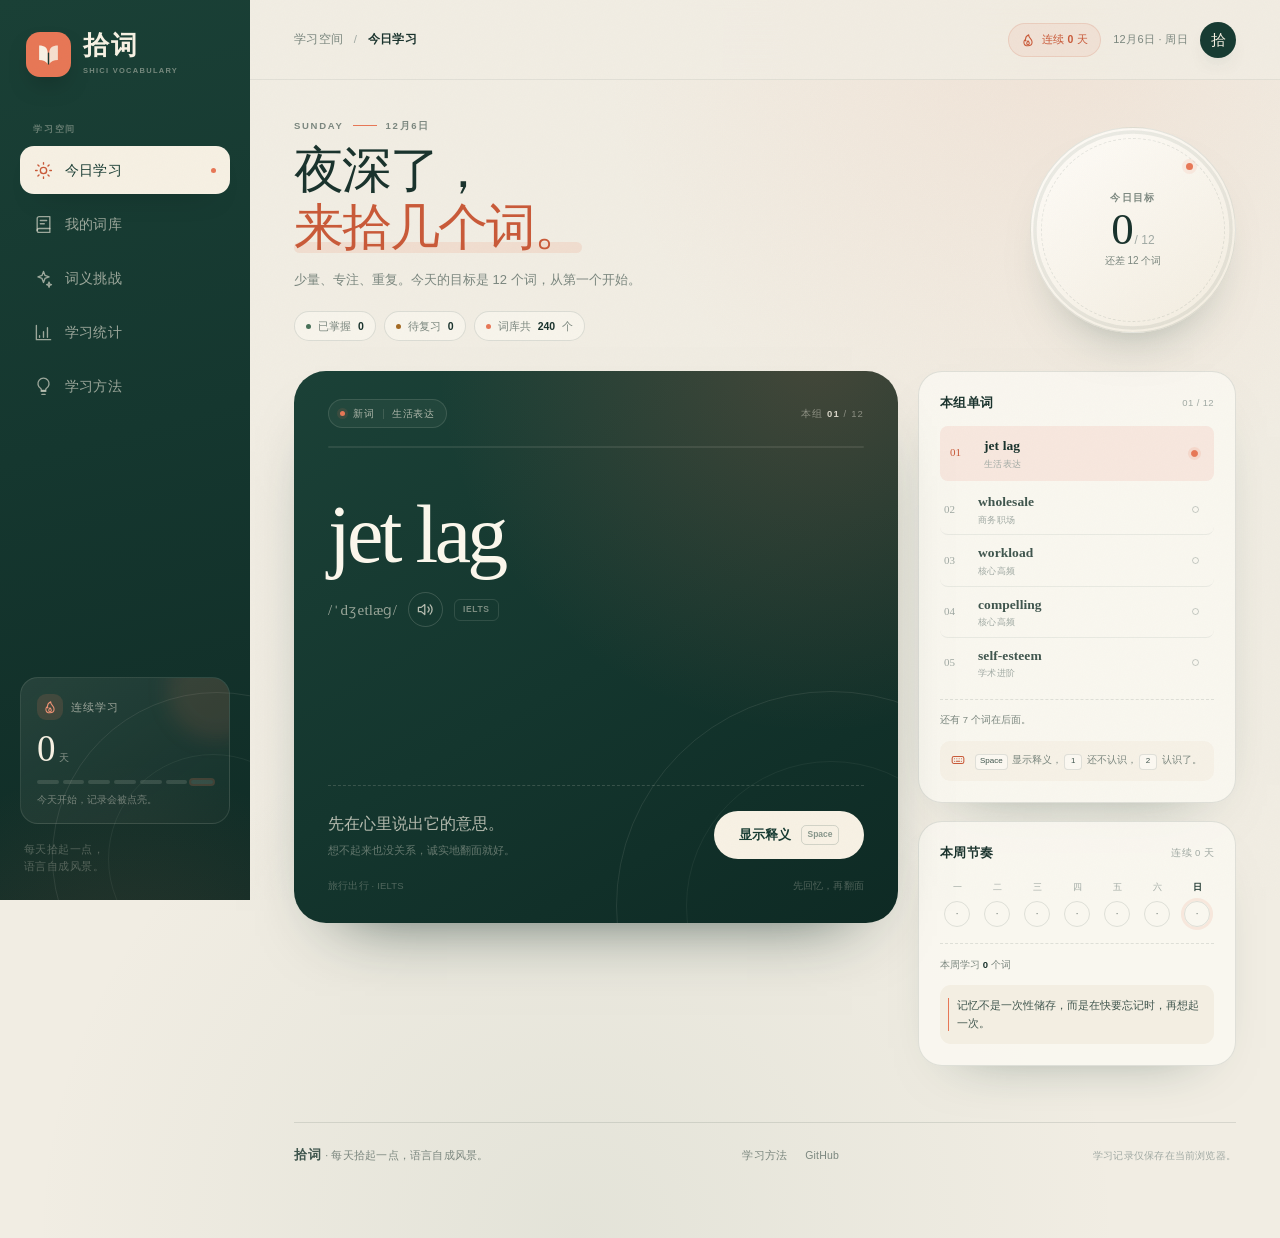
==== commit 05f5c877: "feat: add favicon, app icon and social cover" ====
--- a/index.html
+++ b/index.html
@@ -5,9 +5,46 @@
   <meta name="viewport" content="width=device-width, initial-scale=1.0">
   <meta name="theme-color" content="#173b32">
   <meta name="description" content="拾词 — 一个安静、专注的背单词空间。240 个精选词、12 个场景词包，用学习、词库、挑战和统计，把词汇真正变成自己的。">
-  <title>今日学习 · 拾词</title>
-  <link rel="icon" href="data:image/svg+xml,%3Csvg xmlns='http://www.w3.org/2000/svg' viewBox='0 0 48 48'%3E%3Crect width='48' height='48' rx='12' fill='%23e77756'/%3E%3Cpath d='M14 14.5c5.8 0 9.2 2.5 9.2 8V34c-2-2.7-4.8-4.1-9.2-4.1V14.5Z' fill='%23f7f1e3'/%3E%3Cpath d='M34 14.5c-5.8 0-9.2 2.5-9.2 8V34c2-2.7 4.8-4.1 9.2-4.1V14.5Z' fill='%23f7f1e3' opacity='.85'/%3E%3C/svg%3E">
+  <title>拾词 · 每天拾起一点</title>
   <link rel="stylesheet" href="styles.css">
+  <meta name="application-name" content="拾词 · SHICI">
+  <meta name="apple-mobile-web-app-title" content="拾词">
+  <meta name="color-scheme" content="light">
+
+  <link rel="icon" href="favicon.svg" type="image/svg+xml">
+  <link rel="icon" href="favicon.ico" sizes="32x32">
+  <link rel="apple-touch-icon" href="assets/apple-touch-icon.png">
+  <link rel="manifest" href="manifest.webmanifest">
+
+  <meta property="og:type" content="website">
+  <meta property="og:site_name" content="拾词 SHICI">
+  <meta property="og:locale" content="zh_CN">
+  <meta property="og:title" content="拾词 · 每天拾起一点">
+  <meta property="og:description" content="拾词 — 一个安静、专注的背单词空间。240 个精选词、12 个场景词包，用学习、词库、挑战和统计，把词汇真正变成自己的。">
+  <meta property="og:url" content="https://hyh061.github.io/shici/">
+  <meta property="og:image" content="https://hyh061.github.io/shici/assets/cover.png">
+  <meta property="og:image:width" content="1200">
+  <meta property="og:image:height" content="630">
+  <meta property="og:image:alt" content="拾词：每天拾起一点，语言自成风景。">
+  <meta name="twitter:card" content="summary_large_image">
+  <meta name="twitter:title" content="拾词 · 每天拾起一点">
+  <meta name="twitter:description" content="拾词 — 一个安静、专注的背单词空间。240 个精选词、12 个场景词包，用学习、词库、挑战和统计，把词汇真正变成自己的。">
+  <meta name="twitter:image" content="https://hyh061.github.io/shici/assets/cover.png">
+  <link rel="canonical" href="https://hyh061.github.io/shici/">
+  <script type="application/ld+json">
+  {
+    "@context": "https://schema.org",
+    "@type": "WebApplication",
+    "name": "拾词 SHICI",
+    "alternateName": "拾词",
+    "url": "https://hyh061.github.io/shici/",
+    "description": "一个安静的背单词空间：240 个精选词、12 个场景词包，用回忆、挑战和统计，把词汇真正变成自己的。",
+    "applicationCategory": "EducationalApplication",
+    "inLanguage": "zh-CN",
+    "operatingSystem": "Any",
+    "offers": { "@type": "Offer", "price": "0", "priceCurrency": "CNY" }
+  }
+  </script>
 </head>
 <body data-page="today">
   <a class="skip-link" href="#main">跳到主要内容</a>
